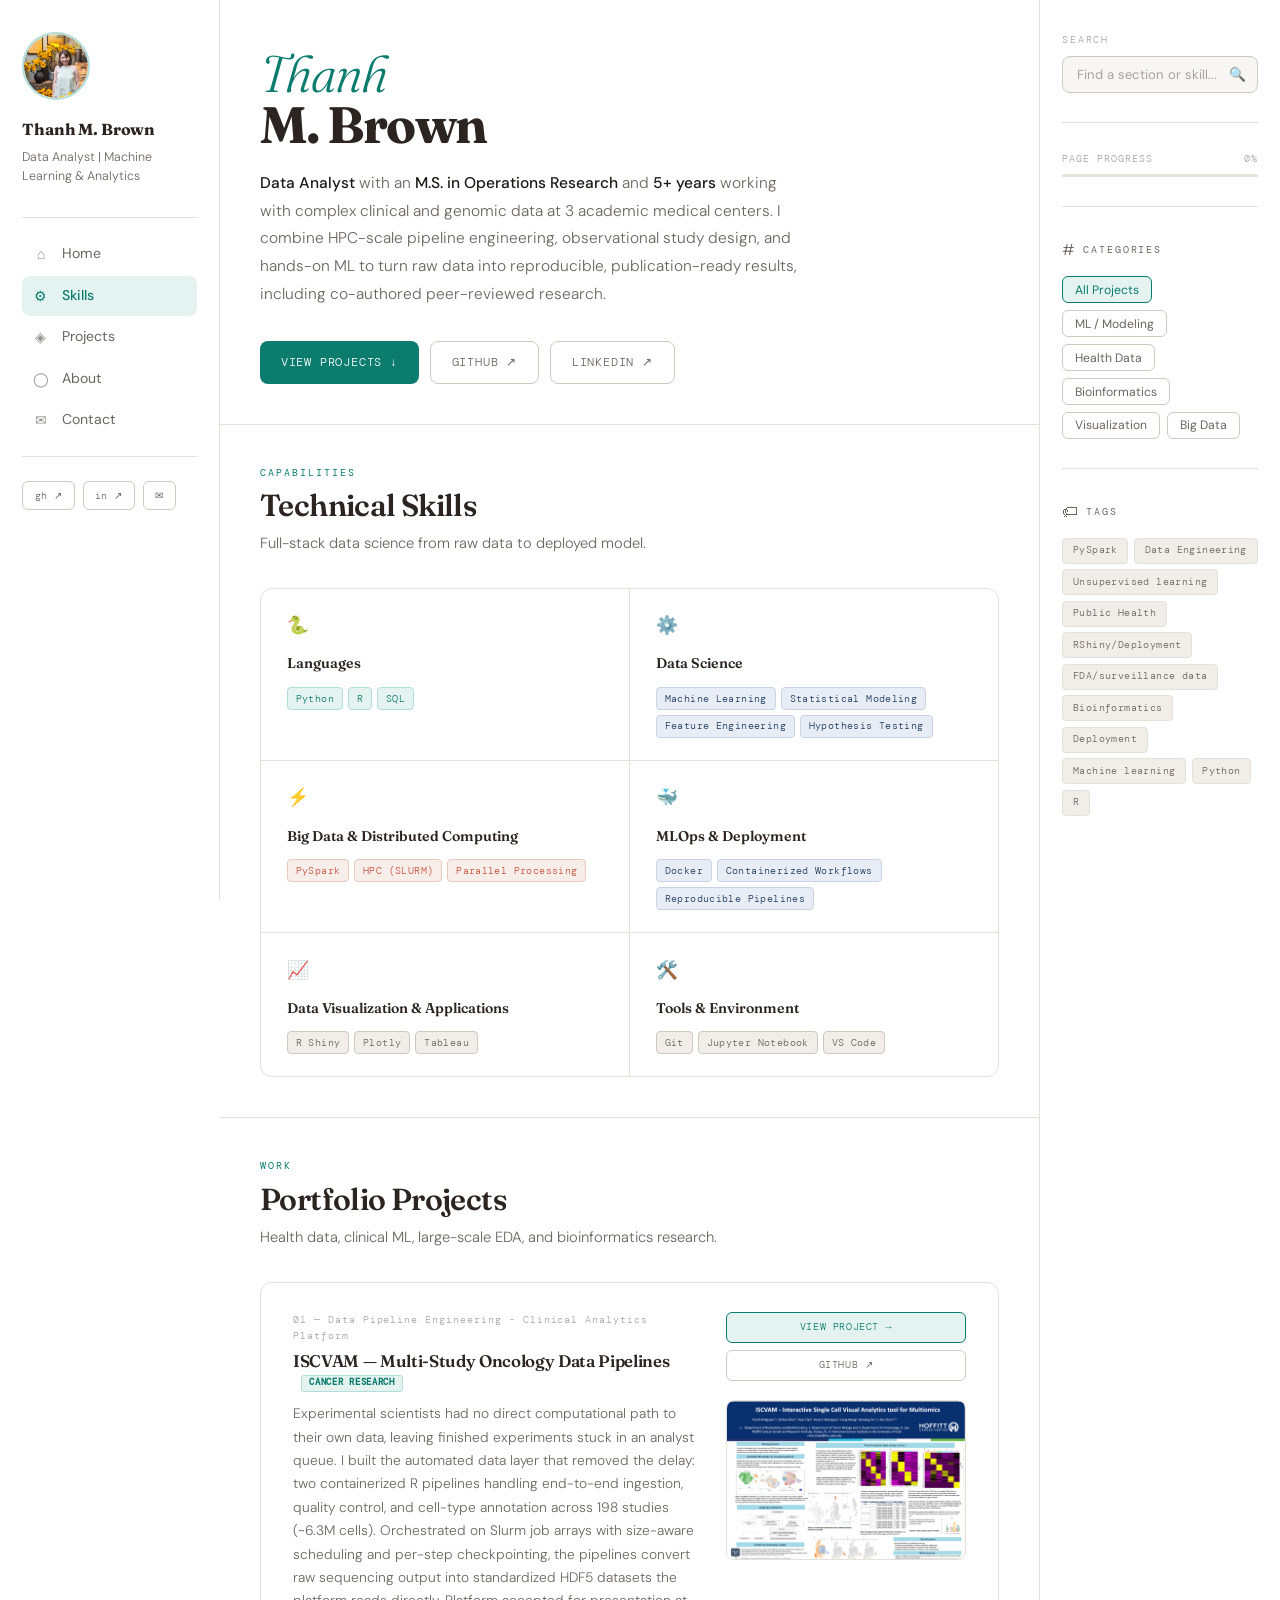
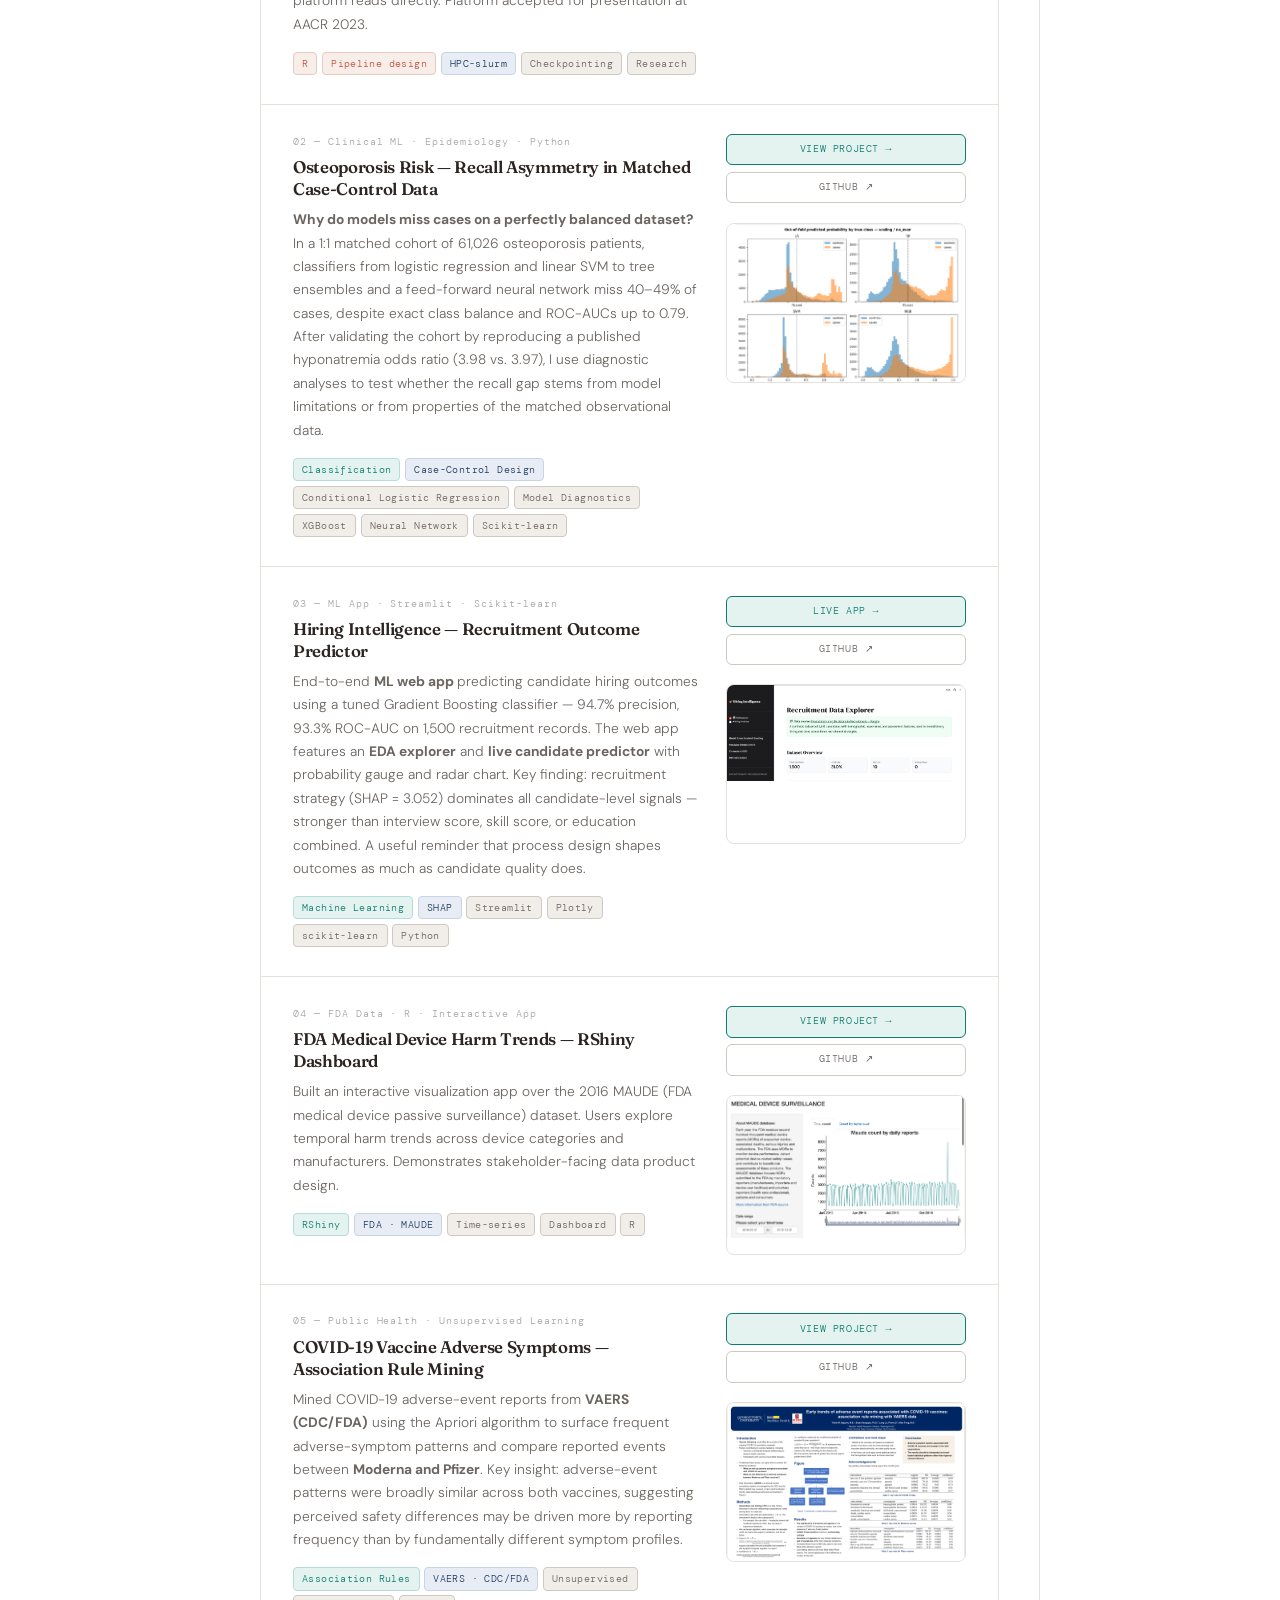
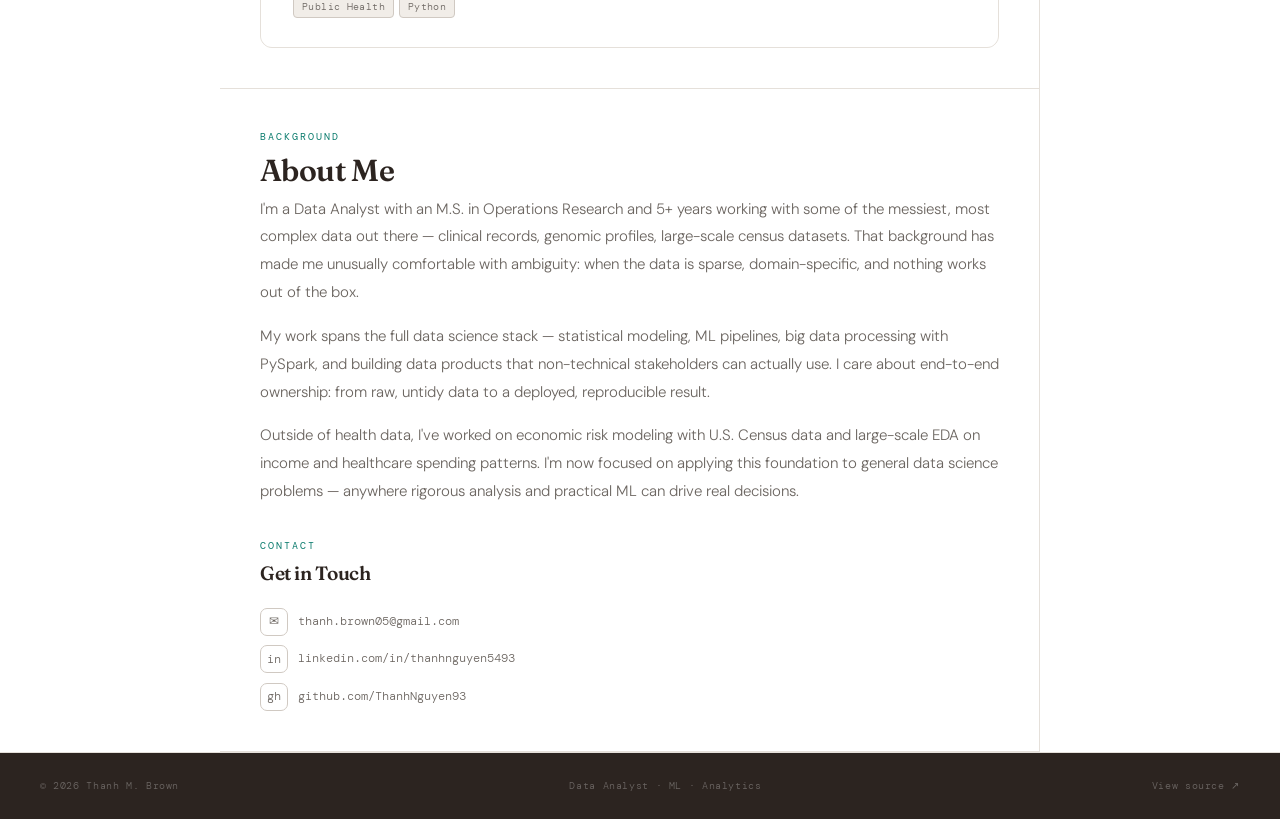
==== index.html @ 9d6dde9b "Update index.html" ====
<!DOCTYPE html>
<html lang="en">
  <head>
  <meta charset="UTF-8">
  <meta name="viewport" content="width=device-width, initial-scale=1.0">
  <link rel="canonical" href="https://thanhnguyen93.github.io/" /> 
  <title>Thanh M. Brown — Data Analyst</title>

  <link rel="stylesheet" href="assets/css/style.css" />
    <!-- Google tag (gtag.js) -->
    <script async src="https://www.googletagmanager.com/gtag/js?id=G-ECCQQ2EWNH"></script>
    <script>
      window.dataLayer = window.dataLayer || [];
      function gtag(){dataLayer.push(arguments);}
      gtag('js', new Date());
      gtag('config', 'G-ECCQQ2EWNH');
    </script>
  
</head>

<body>
<div class="site-shell">

  <!-- LEFT SIDEBAR -->
  <aside class="left-sidebar">
    <div class="profile-avatar"><img src="assets/avata.jpg" alt="Thanh M. Brown" /></div>
    <div class="profile-name">Thanh M. Brown</div>
    <p class="profile-tagline">Data Analyst | Machine Learning & Analytics </p>
    <div class="sidebar-divider"></div>
    <ul class="sidebar-nav">
      <li><a href="#hero" class="active" data-section="hero"><span class="nav-icon">⌂</span> Home</a></li>
      <li><a href="#skills" data-section="skills"><span class="nav-icon">⚙</span> Skills</a></li>
      <li><a href="#projects" data-section="projects"><span class="nav-icon">◈</span> Projects</a></li>
      <li><a href="#about" data-section="about"><span class="nav-icon">◯</span> About</a></li>
      <li><a href="#about" data-section="contact"><span class="nav-icon">✉</span> Contact</a></li>
    </ul>
    <div class="sidebar-divider"></div>
    <div class="sidebar-socials">
      <a href="https://github.com/ThanhNguyen93" target="_blank" class="social-btn">gh ↗</a>
      <a href="https://www.linkedin.com/in/thanhnguyen5493/" target="_blank" class="social-btn">in ↗</a>
      <a href="mailto:thanh.brown05@gmail.com" class="social-btn">✉</a>
    </div>
  </aside>

  <!-- MAIN CONTENT -->
  <main class="main-content">

    <!-- HERO -->
    <section id="hero" class="hero-banner">
    
      <h1 class="hero-name"><em>Thanh</em><br>M. Brown</h1>
      <p class="hero-bio">
       <strong>Data Analyst</strong> with an <strong>M.S. in Operations Research</strong> and <strong>5+ years</strong> working with complex clinical and genomic data at 3 academic medical centers. I combine HPC-scale pipeline engineering, observational study design, and hands-on ML to turn raw data into reproducible, publication-ready results, including co-authored peer-reviewed research.
      </p>
      <div class="hero-actions">
        <a href="#projects" class="btn btn-primary">View Projects ↓</a>
        <a href="https://github.com/ThanhNguyen93" target="_blank" class="btn btn-outline">GitHub ↗</a>
        <a href="https://www.linkedin.com/in/thanhnguyen5493/" target="_blank" class="btn btn-outline">LinkedIn ↗</a>
      </div>
    </section>

  <!-- SKILLS -->
    <section id="skills" class="content-section">
      <p class="eyebrow reveal">Capabilities</p>
      <h2 class="section-title reveal">Technical Skills</h2>
      <p class="section-sub reveal">Full-stack data science from raw data to deployed model.</p>
      <div class="skills-grid reveal">

        <div class="skill-block">
          <div class="skill-icon">🐍</div>
          <div class="skill-name">Languages</div>
          <div class="skill-tags">
            <span class="tag tag-teal">Python</span>
            <span class="tag tag-teal">R</span>
            <span class="tag tag-teal">SQL</span>
          </div>
        </div>

        <div class="skill-block">
          <div class="skill-icon">⚙️</div>
          <div class="skill-name">Data Science</div>
          <div class="skill-tags">
            <span class="tag tag-navy">Machine Learning</span>
            <span class="tag tag-navy">Statistical Modeling</span>
            <span class="tag tag-navy">Feature Engineering</span>
            <span class="tag tag-navy">Hypothesis Testing</span>
          </div>
        </div>

        <div class="skill-block">
          <div class="skill-icon">⚡</div>
          <div class="skill-name">Big Data &amp; Distributed Computing</div>
          <div class="skill-tags">
            <span class="tag tag-coral">PySpark</span>
            <span class="tag tag-coral">HPC (SLURM)</span>
            <span class="tag tag-coral">Parallel Processing</span>
          </div>
        </div>

        <div class="skill-block">
          <div class="skill-icon">🐳</div>
          <div class="skill-name">MLOps &amp; Deployment</div>
          <div class="skill-tags">
            <span class="tag tag-navy">Docker</span>
            <span class="tag tag-navy">Containerized Workflows</span>
            <span class="tag tag-navy">Reproducible Pipelines</span>
          </div>
        </div>

        <div class="skill-block">
          <div class="skill-icon">📈</div>
          <div class="skill-name">Data Visualization &amp; Applications</div>
          <div class="skill-tags">
            <span class="tag tag-muted">R Shiny</span>
            <span class="tag tag-muted">Plotly</span>
            <span class="tag tag-muted">Tableau</span>
          </div>
        </div>

        <div class="skill-block">
          <div class="skill-icon">🛠️</div>
          <div class="skill-name">Tools &amp; Environment</div>
          <div class="skill-tags">
            <span class="tag tag-muted">Git</span>
            <span class="tag tag-muted">Jupyter Notebook</span>
            <span class="tag tag-muted">VS Code</span>
          </div>
        </div>

      </div>
    </section>

    <!-- PROJECTS -->
    <section id="projects" class="content-section">
      <p class="eyebrow reveal">Work</p>
      <h2 class="section-title reveal">Portfolio Projects</h2>
      <p class="section-sub reveal">Health data, clinical ML, large-scale EDA, and bioinformatics research.</p>

      <div class="projects-list reveal">

           <!-- 01 — ISCVAM -->
        <div class="project-card" id="project-1">
          <div>
            <p class="project-num">01 — Data Pipeline Engineering - Clinical Analytics Platform</p>
            <h3 class="project-title">ISCVAM — Multi-Study Oncology Data Pipelines <span class="new-badge"> Cancer Research</span></h3>
            <p class="project-desc">
              Experimental scientists had no direct computational path to their own data, leaving finished experiments stuck in an analyst queue. I built the automated data layer that removed the delay: two containerized R pipelines handling end-to-end ingestion, quality control, and cell-type annotation across 198 studies (~6.3M cells). Orchestrated on Slurm job arrays with size-aware scheduling and per-step checkpointing, the pipelines convert raw sequencing output into standardized HDF5 datasets the platform reads directly. Platform accepted for presentation at AACR 2023.
              <div class="project-tags">
              <span class="tag tag-coral">R</span>
              <span class="tag tag-coral">Pipeline design</span>
              <span class="tag tag-navy">HPC-slurm</span>
              <span class="tag tag-muted">Checkpointing</span>
              <span class="tag tag-muted">Research</span>
            </div>
          </div>
          <div class="project-links">
            <a href="projects/project-iscvam.html" class="link-btn primary">View Project →</a>
            <a href="https://github.com/AnnChenLab/ISCVAM" target="_blank" class="link-btn">GitHub ↗</a>
            <div class="project-preview">
              <img src="assets/img/iscvam-screenshot.png" alt="ISCVAM screenshot">
            </div>
          </div>
        </div>


         <!-- 02 — Osteoporosis -->
        <div class="project-card" id="project-2">
          <div>
            <p class="project-num">02 — Clinical ML · Epidemiology · Python</p>
            <h3 class="project-title">Osteoporosis Risk — Recall Asymmetry in Matched Case-Control Data</h3>
            <p class="project-desc"><strong>Why do models miss cases on a perfectly balanced dataset?</strong> In a 1:1 matched cohort of 61,026 osteoporosis patients, classifiers from logistic regression and linear SVM to tree ensembles and a feed-forward neural network miss 40–49% of cases, despite exact class balance and ROC-AUCs up to 0.79. After validating the cohort by reproducing a published hyponatremia odds ratio (3.98 vs. 3.97), I use diagnostic analyses to test whether the recall gap stems from model limitations or from properties of the matched observational data.</p>
            <div class="project-tags">
              <span class="tag tag-teal">Classification</span>
              <span class="tag tag-navy">Case-Control Design</span>
              <span class="tag tag-muted">Conditional Logistic Regression</span>
              <span class="tag tag-muted">Model Diagnostics</span>
              <span class="tag tag-muted">XGBoost</span>
              <span class="tag tag-muted">Neural Network</span>
              <span class="tag tag-muted">Scikit-learn</span>
            </div>
          </div>
          <div class="project-links">
            <a href="https://github.com/ThanhNguyen93/osteoporosis_risk_classifier" class="link-btn primary">View Project →</a>
            <a href="https://github.com/ThanhNguyen93/osteoporosis_risk_classifier" target="_blank" rel="noopener" class="link-btn">GitHub ↗</a>
            <div class="project-preview">
              <img src="assets/img/osteo-probability-distributions.png" alt="Out-of-fold predicted probability by true class for logistic regression, random forest, linear SVM, and XGBoost, showing cases split between a high-confidence peak and a group overlapping controls below the 0.5 cutoff">
            </div>
          </div>
        </div>


    <!-- 03 — Hiring Intelligence -->
    <div class="project-card featured" id="project-3">
      <div>
        <p class="project-num">03 — ML App · Streamlit · Scikit-learn</p>
        <h3 class="project-title">Hiring Intelligence — Recruitment Outcome Predictor</h3>
        <p class="project-desc">End-to-end <strong>ML web app </strong>predicting candidate hiring outcomes using a tuned Gradient Boosting classifier — 94.7% precision, 93.3% ROC-AUC on 1,500 recruitment records. The web app features an <strong>EDA explorer</strong> and <strong>live candidate predictor</strong> with probability gauge and radar chart. 
          Key finding: recruitment strategy (SHAP = 3.052) dominates all candidate-level signals — stronger than interview score, skill score, or education combined. A useful reminder that process design shapes outcomes as much as candidate quality does.
        </p>
        <div class="project-tags">
          <span class="tag tag-teal">Machine Learning</span>
          <span class="tag tag-navy">SHAP</span>
          <span class="tag tag-muted">Streamlit</span>
          <span class="tag tag-muted">Plotly</span>
          <span class="tag tag-muted">scikit-learn</span>
          <span class="tag tag-muted">Python</span>
        </div>
      </div>
      <div class="project-links">
        <a href="https://hiring-intelligence-h37uceeoda-ue.a.run.app" target="_blank" class="link-btn primary">Live App →</a>
        <a href="https://github.com/ThanhNguyen93/Hiring_Intelligence" target="_blank" class="link-btn">GitHub ↗</a>
        <div class="project-preview">
          <img src="assets/img/hiring-intelligence-screenshot.png" alt="Hiring Intelligence app screenshot">
        </div>
      </div>
    </div>

        
       


        <!-- 04 — MAUDE RShiny -->
        <div class="project-card" id="project-4">
          <div>
            <p class="project-num">04 — FDA Data · R · Interactive App</p>
            <h3 class="project-title">FDA Medical Device Harm Trends — RShiny Dashboard</h3>
            <p class="project-desc">Built an interactive visualization app over the 2016 MAUDE (FDA medical device passive surveillance) dataset. Users explore temporal harm trends across device categories and manufacturers. Demonstrates stakeholder-facing data product design.</p>
            <div class="project-tags">
              <span class="tag tag-teal">RShiny</span>
              <span class="tag tag-navy">FDA · MAUDE</span>
              <span class="tag tag-muted">Time-series</span>
              <span class="tag tag-muted">Dashboard</span>
              <span class="tag tag-muted">R</span>
            </div>
          </div>
          <div class="project-links">
            <a href="projects/project-maude.html" class="link-btn primary">View Project →</a>
            <a href="https://github.com/ThanhNguyen93/Maude_viz" target="_blank" class="link-btn">GitHub ↗</a>
            <div class="project-preview">
              <img src="assets/img/rshiny-screenshot.png" alt="FDA MAUDE Dashboard screenshot">
            </div>
          </div>
        </div>

     

        <!-- 05 — VAERS Association Rule Mining -->
        <div class="project-card" id="project-5">
          <div>
            <p class="project-num">05 — Public Health · Unsupervised Learning</p>
            <h3 class="project-title">COVID-19 Vaccine Adverse Symptoms — Association Rule Mining</h3>
            <p class="project-desc">Mined COVID-19 adverse-event reports from <strong>VAERS (CDC/FDA)</strong> using the Apriori algorithm to surface frequent adverse-symptom patterns and compare reported events between <strong>Moderna and Pfizer</strong>. Key insight: adverse-event patterns were broadly similar across both vaccines, suggesting perceived safety differences may be driven more by reporting frequency than by fundamentally different symptom profiles.</p>
            <div class="project-tags">
              <span class="tag tag-teal">Association Rules</span>
              <span class="tag tag-navy">VAERS · CDC/FDA</span>
              <span class="tag tag-muted">Unsupervised</span>
              <span class="tag tag-muted">Public Health</span>
              <span class="tag tag-muted">Python</span>
            </div>
          </div>
          <div class="project-links">
            <a href="projects/project-vaers.html" class="link-btn primary">View Project →</a>
            <a href="https://github.com/ThanhNguyen93" target="_blank" class="link-btn">GitHub ↗</a>
            <div class="project-preview">
              <img src="assets/img/vaers-screenshot.png" alt="VAERS association rule mining screenshot">
            </div>
          </div>
        </div>

      </div>
    </section>

    <!-- ABOUT & CONTACT -->
    <section id="about" class="content-section">
      <p class="eyebrow reveal">Background</p>
      <h2 class="section-title reveal">About Me</h2>
      <div class="about-body reveal">
           <p>I'm a Data Analyst with an M.S. in Operations Research and 5+ years working with some of the messiest, most complex data out there — clinical records, genomic profiles, large-scale census datasets. That background has made me unusually comfortable with ambiguity: when the data is sparse, domain-specific, and nothing works out of the box.</p>
            <p>My work spans the full data science stack — statistical modeling, ML pipelines, big data processing with PySpark, and building data products that non-technical stakeholders can actually use. I care about end-to-end ownership: from raw, untidy data to a deployed, reproducible result.</p>
            <p>Outside of health data, I've worked on economic risk modeling with U.S. Census data and large-scale EDA on income and healthcare spending patterns. I'm now focused on applying this foundation to general data science problems — anywhere rigorous analysis and practical ML can drive real decisions.</p>
   
      </div>
      <div style="margin-top:2rem;">
        <p class="eyebrow reveal">Contact</p>
        <h3 style="font-family:'Fraunces',serif;font-weight:600;font-size:1.2rem;margin-bottom:0.2rem;" class="reveal">Get in Touch</h3>
        <ul class="contact-list reveal">
          <li><a href="mailto:thanh.brown05@gmail.com"><span class="ci">✉</span>thanh.brown05@gmail.com</a></li>
          <li><a href="https://www.linkedin.com/in/thanhnguyen5493/" target="_blank"><span class="ci">in</span>linkedin.com/in/thanhnguyen5493</a></li>
          <li><a href="https://github.com/ThanhNguyen93" target="_blank"><span class="ci">gh</span>github.com/ThanhNguyen93</a></li>
          </ul>
      </div>
    </section>

  </main>

  <!-- RIGHT SIDEBAR -->
  <aside class="right-sidebar">
    <div class="search-box">
      <span class="search-label">Search</span>
      <div class="search-input-wrap">
        <input type="text" class="search-input" id="search-input" placeholder="Find a section or skill..." aria-label="Search" />
        <span class="search-icon">🔍</span>
      </div>
    </div>
    <div class="rsb-divider"></div>
    <div class="rsb-progress-wrap">
      <div class="rsb-progress-label"><span>Page progress</span><span id="progress-pct">0%</span></div>
      <div class="rsb-progress-track"><div class="rsb-progress-fill" id="rsb-progress"></div></div>
    </div>
    <div class="rsb-divider"></div>
    <div class="rsb-section">
      <div class="rsb-heading"><span class="rsb-heading-icon">#</span><span class="rsb-heading-text">Categories</span></div>
      <div class="cat-grid">
        <button class="cat-btn active" data-filter="all">All Projects</button>
        <button class="cat-btn" data-filter="ml">ML / Modeling</button>
        <button class="cat-btn" data-filter="health">Health Data</button>
        <button class="cat-btn" data-filter="bioinformatics">Bioinformatics</button>
        <button class="cat-btn" data-filter="visualization">Visualization</button>
        <button class="cat-btn" data-filter="bigdata">Big Data</button>
      </div>
    </div>
    <div class="rsb-divider"></div>
    <div class="rsb-section">
      <div class="rsb-heading"><span class="rsb-heading-icon">🏷</span><span class="rsb-heading-text">Tags</span></div>
      <div class="tag-cloud">
        <span class="tag-chip" data-jump="project-1">PySpark</span>
        <span class="tag-chip" data-jump="project-1">Data Engineering</span>
        <span class="tag-chip" data-jump="project-5">Unsupervised learning</span>
        <span class="tag-chip" data-jump="project-5">Public Health</span>
        <span class="tag-chip" data-jump="project-3">RShiny/Deployment</span>
        <span class="tag-chip" data-jump="project-3">FDA/surveillance data</span>
        <span class="tag-chip" data-jump="project-4">Bioinformatics</span>
        <span class="tag-chip" data-jump="project-4">Deployment</span>
        <span class="tag-chip" data-jump="skills">Machine learning</span>
        <span class="tag-chip" data-jump="skills">Python</span>
        <span class="tag-chip" data-jump="skills">R</span>
      </div>
    </div>
  </aside>

  <footer class="site-footer">
    <p>© 2026 Thanh M. Brown</p>
    <p>Data Analyst · ML · Analytics</p>
    <a href="https://thanhnguyen93.github.io" target="_blank">View source ↗</a>
  </footer>

</div>
<script src="assets/js/main.js"></script>

<script>
  // ── GA4 Click Tracking ──────────────────────────────────────────────
  document.addEventListener('DOMContentLoaded', function () {

    // 1. Project card buttons (Live App, GitHub, View Project)
    document.querySelectorAll('.project-card .project-links a').forEach(function (link) {
      link.addEventListener('click', function () {
        var card = link.closest('.project-card');
        var titleEl = card ? card.querySelector('.project-title') : null;
        var projectTitle = titleEl ? titleEl.textContent.trim() : 'Unknown';
        gtag('event', 'project_click', {
          project_name: projectTitle,
          button_label: link.textContent.trim(),
          link_url: link.href
        });
      });
    });

    // 2. Hero section buttons (View Projects, GitHub, LinkedIn)
    document.querySelectorAll('.hero-actions a').forEach(function (link) {
      link.addEventListener('click', function () {
        gtag('event', 'hero_click', {
          button_label: link.textContent.trim(),
          link_url: link.href
        });
      });
    });

    // 3. Sidebar nav links
    document.querySelectorAll('.sidebar-nav a').forEach(function (link) {
      link.addEventListener('click', function () {
        gtag('event', 'nav_click', {
          section: link.getAttribute('data-section') || link.textContent.trim()
        });
      });
    });

    // 4. Sidebar social buttons (GitHub, LinkedIn, Email)
    document.querySelectorAll('.sidebar-socials a').forEach(function (link) {
      link.addEventListener('click', function () {
        gtag('event', 'social_click', {
          platform: link.textContent.trim(),
          link_url: link.href
        });
      });
    });

    // 5. Contact section links
    document.querySelectorAll('.contact-list a').forEach(function (link) {
      link.addEventListener('click', function () {
        gtag('event', 'contact_click', {
          link_url: link.href
        });
      });
    });

  });
</script>
</body>
</html>
---- assets/css/style.css ----
/* ── FONTS ── */
@import url('https://fonts.googleapis.com/css2?family=Fraunces:ital,opsz,wght@0,9..144,300;0,9..144,600;0,9..144,700;1,9..144,300&family=DM+Sans:ital,wght@0,300;0,400;0,500;1,300&family=DM+Mono:wght@300;400&display=swap');

/* ── RESET ── */
*, *::before, *::after { box-sizing: border-box; margin: 0; padding: 0; }
html { scroll-behavior: smooth; font-size: 16px; }

:root {
  --white:    #FFFFFF;
  --off:      #F8F6F2;
  --off2:     #F1EDE8;
  --border:   #E5E0DA;
  --border2:  #D0C9C2;
  --text:     #1C1916;
  --muted:    #6B6560;
  --dim:      #A8A3A0;
  --teal:     #0C7C6E;
  --teal-lt:  #E4F3F0;
  --teal-md:  #B4DDD9;
  --navy:     #1C3A5E;
  --coral:    #C4513A;
  --ink:      #2C2420;
  --sidebar-w: 220px;
  --right-w:   240px;
  --shadow:    0 1px 3px rgba(0,0,0,0.06), 0 4px 16px rgba(0,0,0,0.05);
}

body {
  background: var(--off);
  color: var(--text);
  font-family: 'DM Sans', sans-serif;
  font-weight: 300;
  line-height: 1.7;
  min-height: 100vh;
}

h1, h2, h3, h4 {
  font-family: 'Fraunces', serif;
  font-weight: 600;
  line-height: 1.1;
  letter-spacing: -0.02em;
  color: var(--ink);
}

a { color: inherit; text-decoration: none; }

/* ════════════════════════════════════════
   THREE-COLUMN SHELL
════════════════════════════════════════ */
.site-shell {
  display: grid;
  grid-template-columns: var(--sidebar-w) 1fr var(--right-w);
  grid-template-rows: auto;
  min-height: 100vh;
  max-width: 1280px;
  margin: 0 auto;
  background: var(--white);
  box-shadow: 0 0 0 1px var(--border);
}

/* ════════════════════════════════════════
   LEFT SIDEBAR
════════════════════════════════════════ */
.left-sidebar {
  grid-column: 1;
  grid-row: 1 / 99;
  position: sticky;
  top: 0;
  height: 100vh;
  overflow-y: auto;
  border-right: 1px solid var(--border);
  background: var(--white);
  padding: 2rem 1.4rem;
  display: flex;
  flex-direction: column;
  gap: 0;
  scrollbar-width: none;
}
.left-sidebar::-webkit-scrollbar { display: none; }

/* Profile block */
.profile-avatar {
  width: 68px; height: 68px;
  border-radius: 50%;
  background: var(--teal-lt);
  border: 2px solid var(--teal-md);
  display: flex;
  align-items: center;
  justify-content: center;
  font-family: 'Fraunces', serif;
  font-weight: 700;
  font-size: 1.5rem;
  color: var(--teal);
  margin-bottom: 1rem;
  flex-shrink: 0;
  overflow: hidden;
}
.profile-avatar img { width: 100%; height: 100%; object-fit: cover; border-radius: 50%; }

.profile-name {
  font-family: 'Fraunces', serif;
  font-weight: 700;
  font-size: 1rem;
  color: var(--ink);
  margin-bottom: 0.3rem;
  letter-spacing: -0.01em;
}

.profile-tagline {
  font-size: 0.78rem;
  color: var(--muted);
  line-height: 1.5;
  margin-bottom: 1rem;
}

.profile-pill {
  display: inline-flex;
  align-items: center;
  gap: 0.4rem;
  background: var(--teal-lt);
  border: 1px solid var(--teal-md);
  color: var(--teal);
  font-family: 'DM Mono', monospace;
  font-size: 0.6rem;
  letter-spacing: 0.1em;
  text-transform: uppercase;
  padding: 0.25rem 0.65rem;
  border-radius: 100px;
  margin-bottom: 1.4rem;
}
.profile-pill-dot {
  width: 5px; height: 5px;
  background: var(--teal);
  border-radius: 50%;
}

.sidebar-divider {
  height: 1px;
  background: var(--border);
  margin: 1rem 0;
}

/* Sidebar nav */
.sidebar-nav { list-style: none; display: flex; flex-direction: column; gap: 0.1rem; }

.sidebar-nav a {
  display: flex;
  align-items: center;
  gap: 0.75rem;
  padding: 0.5rem 0.6rem;
  border-radius: 8px;
  font-size: 0.88rem;
  color: var(--muted);
  font-weight: 400;
  transition: background 0.15s, color 0.15s;
}
.sidebar-nav a:hover { background: var(--off); color: var(--ink); }
.sidebar-nav a.active { background: var(--teal-lt); color: var(--teal); font-weight: 500; }

.nav-icon {
  width: 18px; height: 18px;
  display: flex; align-items: center; justify-content: center;
  font-size: 0.9rem;
  flex-shrink: 0;
  opacity: 0.7;
}
.sidebar-nav a.active .nav-icon,
.sidebar-nav a:hover .nav-icon { opacity: 1; }

/* Social links */
.sidebar-socials {
  display: flex;
  gap: 0.5rem;
  margin-top: 0.5rem;
  flex-wrap: wrap;
}

.social-btn {
  display: inline-flex;
  align-items: center;
  gap: 0.35rem;
  padding: 0.3rem 0.7rem;
  border: 1px solid var(--border2);
  border-radius: 6px;
  font-family: 'DM Mono', monospace;
  font-size: 0.63rem;
  letter-spacing: 0.05em;
  color: var(--muted);
  transition: all 0.15s;
}
.social-btn:hover { border-color: var(--teal); color: var(--teal); background: var(--teal-lt); }

/* ════════════════════════════════════════
   MAIN CONTENT
════════════════════════════════════════ */
.main-content {
  grid-column: 2;
  grid-row: 1 / 99;
  border-right: 1px solid var(--border);
  min-width: 0;
}

/* ── HERO BANNER ── */
.hero-banner {
  padding: 3rem 2.5rem 2.5rem;
  border-bottom: 1px solid var(--border);
  background: var(--white);
}

.hero-pill {
  display: inline-flex;
  align-items: center;
  gap: 0.4rem;
  background: var(--teal-lt);
  border: 1px solid var(--teal-md);
  color: var(--teal);
  font-family: 'DM Mono', monospace;
  font-size: 0.62rem;
  letter-spacing: 0.12em;
  text-transform: uppercase;
  padding: 0.3rem 0.75rem;
  border-radius: 100px;
  margin-bottom: 1.2rem;
}

.hero-name {
  font-family: 'Fraunces', serif;
  font-weight: 700;
  font-size: clamp(2.2rem, 4vw, 3.6rem);
  line-height: 1.0;
  letter-spacing: -0.03em;
  color: var(--ink);
  margin-bottom: 1.2rem;
}
.hero-name em { font-style: italic; font-weight: 300; color: var(--teal); }

.hero-bio {
  font-size: 0.97rem;
  color: var(--muted);
  line-height: 1.8;
  margin-bottom: 2rem;
  max-width: 540px;
}
.hero-bio strong { color: var(--text); font-weight: 500; }

.hero-actions { display: flex; gap: 0.7rem; flex-wrap: wrap; }

/* ── STAT STRIP ── */
.stat-strip {
  display: grid;
  grid-template-columns: repeat(4, 1fr);
  border-bottom: 1px solid var(--border);
}

.stat-cell {
  padding: 1.4rem 1.8rem;
  border-right: 1px solid var(--border);
  transition: background 0.15s;
}
.stat-cell:last-child { border-right: none; }
.stat-cell:hover { background: var(--off); }

.stat-cell-label {
  font-family: 'DM Mono', monospace;
  font-size: 0.6rem;
  letter-spacing: 0.14em;
  text-transform: uppercase;
  color: var(--dim);
  margin-bottom: 0.3rem;
}
.stat-cell-value {
  font-family: 'Fraunces', serif;
  font-weight: 600;
  font-size: 0.95rem;
  color: var(--ink);
  line-height: 1.3;
}

/* ── SECTION ── */
.content-section {
  padding: 2.5rem;
  border-bottom: 1px solid var(--border);
}

.eyebrow {
  font-family: 'DM Mono', monospace;
  font-size: 0.62rem;
  font-weight: 400;
  color: var(--teal);
  letter-spacing: 0.2em;
  text-transform: uppercase;
  margin-bottom: 0.5rem;
}

.section-title {
  font-size: clamp(1.4rem, 2.5vw, 1.9rem);
  margin-bottom: 0.5rem;
}

.section-sub {
  font-size: 0.92rem;
  color: var(--muted);
  line-height: 1.7;
  margin-bottom: 2rem;
  max-width: 480px;
}

/* ── SKILLS GRID ── */
.skills-grid {
  display: grid;
  grid-template-columns: repeat(2, 1fr);
  gap: 1px;
  background: var(--border);
  border: 1px solid var(--border);
  border-radius: 12px;
  overflow: hidden;
}

.skill-block {
  background: var(--white);
  padding: 1.4rem 1.6rem;
  transition: background 0.15s;
}
.skill-block:hover { background: var(--off); }

.skill-icon { font-size: 1.1rem; margin-bottom: 0.7rem; }

.skill-name {
  font-family: 'Fraunces', serif;
  font-weight: 600;
  font-size: 0.88rem;
  color: var(--ink);
  margin-bottom: 0.65rem;
}

.skill-tags { display: flex; flex-wrap: wrap; gap: 0.3rem; }

.tag {
  font-family: 'DM Mono', monospace;
  font-size: 0.6rem;
  letter-spacing: 0.04em;
  padding: 0.18rem 0.5rem;
  border-radius: 4px;
  line-height: 1.6;
}
.tag-teal  { background: var(--teal-lt); color: var(--teal); border: 1px solid var(--teal-md); }
.tag-navy  { background: #E8EDF5; color: var(--navy); border: 1px solid #C8D4E6; }
.tag-coral { background: #F7EDE9; color: var(--coral); border: 1px solid #E8C9C0; }
.tag-muted { background: var(--off2); color: var(--muted); border: 1px solid var(--border2); }

/* ── PROJECTS ── */
.projects-list {
  display: flex;
  flex-direction: column;
  gap: 1px;
  background: var(--border);
  border: 1px solid var(--border);
  border-radius: 12px;
  overflow: hidden;
}

.project-card {
  background: var(--white);
  padding: 1.8rem 2rem;
  display: grid;
  grid-template-columns: 1fr 240px;
  gap: 1.5rem;
  align-items: start;
  position: relative;
  transition: background 0.15s;
}

.project-num {
  font-family: 'DM Mono', monospace;
  font-size: 0.6rem;
  color: var(--dim);
  letter-spacing: 0.1em;
  margin-bottom: 0.45rem;
}

.project-title {
  font-family: 'Fraunces', serif;
  font-weight: 600;
  font-size: 1.05rem;
  color: var(--ink);
  margin-bottom: 0.45rem;
  letter-spacing: -0.02em;
  line-height: 1.3;
}

.new-badge {
  display: inline-block;
  font-family: 'DM Mono', monospace;
  font-size: 0.55rem;
  letter-spacing: 0.08em;
  text-transform: uppercase;
  padding: 0.12rem 0.45rem;
  background: var(--teal-lt);
  color: var(--teal);
  border: 1px solid var(--teal-md);
  border-radius: 3px;
  margin-left: 0.5rem;
  vertical-align: middle;
  position: relative; top: -2px;
}

.project-desc {
  font-size: 0.86rem;
  color: var(--muted);
  line-height: 1.7;
  margin-bottom: 1rem;
}

.project-tags { display: flex; gap: 0.3rem; flex-wrap: wrap; }

.project-links {
  display: flex;
  flex-direction: column;
  gap: 0.4rem;
  min-width: 100px;
}

.link-btn {
  display: inline-flex;
  align-items: center;
  justify-content: center;
  gap: 0.3rem;
  font-family: 'DM Mono', monospace;
  font-size: 0.62rem;
  letter-spacing: 0.06em;
  text-transform: uppercase;
  padding: 0.4rem 0.8rem;
  border-radius: 6px;
  border: 1px solid var(--border2);
  color: var(--muted);
  white-space: nowrap;
  transition: all 0.15s;
}
.link-btn:hover { border-color: var(--teal); color: var(--teal); background: var(--teal-lt); }
.link-btn.primary { border-color: var(--teal); color: var(--teal); background: var(--teal-lt); }
.link-btn.primary:hover { background: var(--teal); color: var(--white); }

/* ── ABOUT ── */
.about-body {
  font-size: 0.94rem;
  color: var(--muted);
  line-height: 1.85;
}
.about-body p { margin-bottom: 1rem; }
.about-body p:last-child { margin-bottom: 0; }
.about-body strong { color: var(--text); font-weight: 500; }

.contact-list { list-style: none; margin-top: 1.5rem; display: flex; flex-direction: column; gap: 0.6rem; }
.contact-list a {
  display: flex; align-items: center; gap: 0.65rem;
  font-family: 'DM Mono', monospace; font-size: 0.73rem;
  color: var(--muted); transition: color 0.15s;
}
.contact-list a:hover { color: var(--teal); }
.contact-list .ci {
  width: 28px; height: 28px;
  border: 1px solid var(--border2);
  border-radius: 7px;
  display: flex; align-items: center; justify-content: center;
  font-size: 0.72rem; flex-shrink: 0;
  transition: border-color 0.15s, background 0.15s;
}
.contact-list a:hover .ci { border-color: var(--teal-md); background: var(--teal-lt); }

/* ── FOOTER ── */
.site-footer {
  grid-column: 1 / -1;
  border-top: 1px solid var(--border);
  background: var(--ink);
  padding: 1.5rem 2.5rem;
  display: flex;
  align-items: center;
  justify-content: space-between;
}
.site-footer p, .site-footer a {
  font-family: 'DM Mono', monospace;
  font-size: 0.65rem;
  letter-spacing: 0.06em;
  color: rgba(255,255,255,0.3);
}
.site-footer a:hover { color: rgba(255,255,255,0.7); }

/* ════════════════════════════════════════
   RIGHT SIDEBAR
════════════════════════════════════════ */
.right-sidebar {
  grid-column: 3;
  grid-row: 1 / 99;
  position: sticky;
  top: 0;
  height: 100vh;
  overflow-y: auto;
  padding: 2rem 1.4rem;
  display: flex;
  flex-direction: column;
  gap: 0;
  scrollbar-width: none;
  background: var(--white);
}
.right-sidebar::-webkit-scrollbar { display: none; }

/* Search box */
.search-box {
  margin-bottom: 1.8rem;
}
.search-label {
  font-family: 'DM Mono', monospace;
  font-size: 0.6rem;
  letter-spacing: 0.18em;
  text-transform: uppercase;
  color: var(--dim);
  margin-bottom: 0.5rem;
  display: block;
}
.search-input-wrap {
  position: relative;
}
.search-input {
  width: 100%;
  padding: 0.55rem 2.2rem 0.55rem 0.85rem;
  border: 1px solid var(--border2);
  border-radius: 8px;
  font-family: 'DM Sans', sans-serif;
  font-size: 0.82rem;
  color: var(--text);
  background: var(--off);
  outline: none;
  transition: border-color 0.15s, background 0.15s;
}
.search-input::placeholder { color: var(--dim); }
.search-input:focus { border-color: var(--teal); background: var(--white); }

.search-icon {
  position: absolute;
  right: 0.7rem; top: 50%;
  transform: translateY(-50%);
  color: var(--dim);
  font-size: 0.85rem;
  pointer-events: none;
  transition: color 0.15s;
}
.search-input:focus + .search-icon { color: var(--teal); }

/* Right sidebar sections */
.rsb-section { margin-bottom: 1.8rem; }

.rsb-heading {
  display: flex;
  align-items: center;
  gap: 0.5rem;
  margin-bottom: 0.8rem;
}
.rsb-heading-icon {
  font-size: 1rem;
  color: var(--muted);
}
.rsb-heading-text {
  font-family: 'DM Mono', monospace;
  font-size: 0.65rem;
  letter-spacing: 0.18em;
  text-transform: uppercase;
  color: var(--muted);
  font-weight: 400;
}

.rsb-divider {
  height: 1px;
  background: var(--border);
  margin-bottom: 1.8rem;
}

/* Category buttons */
.cat-grid {
  display: flex;
  flex-wrap: wrap;
  gap: 0.4rem;
}

.cat-btn {
  display: inline-flex;
  align-items: center;
  padding: 0.3rem 0.75rem;
  border: 1px solid var(--border2);
  border-radius: 6px;
  font-size: 0.76rem;
  color: var(--muted);
  background: var(--white);
  cursor: pointer;
  transition: all 0.15s;
  font-family: 'DM Sans', sans-serif;
}
.cat-btn:hover, .cat-btn.active {
  border-color: var(--teal);
  color: var(--teal);
  background: var(--teal-lt);
}

/* Tag chips */
.tag-cloud {
  display: flex;
  flex-wrap: wrap;
  gap: 0.35rem;
}

.tag-chip {
  display: inline-flex;
  align-items: center;
  padding: 0.22rem 0.6rem;
  background: var(--off2);
  border: 1px solid var(--border);
  border-radius: 4px;
  font-family: 'DM Mono', monospace;
  font-size: 0.62rem;
  letter-spacing: 0.04em;
  color: var(--muted);
  cursor: pointer;
  transition: all 0.15s;
}
.tag-chip:hover {
  background: var(--teal-lt);
  border-color: var(--teal-md);
  color: var(--teal);
}

/* Progress bar (scroll) */
.rsb-progress-wrap {
  margin-bottom: 1.8rem;
}
.rsb-progress-label {
  display: flex;
  justify-content: space-between;
  font-family: 'DM Mono', monospace;
  font-size: 0.6rem;
  letter-spacing: 0.1em;
  text-transform: uppercase;
  color: var(--dim);
  margin-bottom: 0.4rem;
}
.rsb-progress-track {
  height: 3px;
  background: var(--border);
  border-radius: 100px;
  overflow: hidden;
}
.rsb-progress-fill {
  height: 100%;
  width: 0%;
  background: var(--teal);
  border-radius: 100px;
  transition: width 0.1s;
}

/* ── BUTTONS ── */
.btn {
  display: inline-flex; align-items: center; gap: 0.4rem;
  padding: 0.65rem 1.3rem;
  font-family: 'DM Mono', monospace; font-size: 0.72rem;
  letter-spacing: 0.07em; text-transform: uppercase;
  border-radius: 8px; transition: all 0.18s; cursor: pointer; border: none;
  text-decoration: none;
}
.btn-primary { background: var(--teal); color: var(--white); }
.btn-primary:hover { background: #0A6B5E; transform: translateY(-1px); box-shadow: 0 6px 18px rgba(12,124,110,0.25); }
.btn-outline { background: transparent; border: 1px solid var(--border2); color: var(--muted); }
.btn-outline:hover { border-color: var(--teal); color: var(--teal); transform: translateY(-1px); }

/* ── REVEAL ANIMATIONS ── */
.reveal {
  opacity: 0; transform: translateY(16px);
  transition: opacity 0.5s ease, transform 0.5s ease;
}
.reveal.visible { opacity: 1; transform: translateY(0); }

/* ════════════════════════════════════════
   RESPONSIVE
════════════════════════════════════════ */
@media (max-width: 1100px) {
  :root { --right-w: 200px; --sidebar-w: 200px; }
}

@media (max-width: 860px) {
  .site-shell {
    grid-template-columns: 180px 1fr;
    grid-template-rows: auto auto;
  }
  .right-sidebar {
    display: none;
  }
  .main-content { border-right: none; }
}

@media (max-width: 600px) {
  .site-shell { grid-template-columns: 1fr; }
  .left-sidebar {
    position: static;
    height: auto;
    border-right: none;
    border-bottom: 1px solid var(--border);
    flex-direction: row;
    flex-wrap: wrap;
    align-items: center;
    padding: 1rem 1.2rem;
    gap: 0.6rem;
  }
  .profile-avatar { width: 44px; height: 44px; font-size: 1rem; margin-bottom: 0; }
  .profile-tagline, .sidebar-divider, .sidebar-socials { display: none; }
  .profile-pill { margin-bottom: 0; }
  .sidebar-nav { flex-direction: row; flex-wrap: wrap; }
  .sidebar-nav a { padding: 0.3rem 0.5rem; font-size: 0.8rem; }
  .hero-banner { padding: 2rem 1.4rem; }
  .content-section { padding: 1.8rem 1.4rem; }
  .stat-strip { grid-template-columns: repeat(2,1fr); }
  .skills-grid { grid-template-columns: 1fr; }
  .project-card { grid-template-columns: 1fr; }
  .project-links { flex-direction: row; }
  .site-footer { flex-direction: column; gap: 0.4rem; padding: 1.2rem; }
}

.project-preview {
  margin-top: 0.8rem;
  border-radius: 8px;
  overflow: hidden;
  border: 1px solid var(--border);
  height: 160px;
}

.project-preview img {
  width: 100%;
  object-fit: cover;
  object-position: top;
  display: block;
  transition: transform 0.4s ease;
}

.project-card:hover .project-preview img {
  transform: scale(1.03);
}
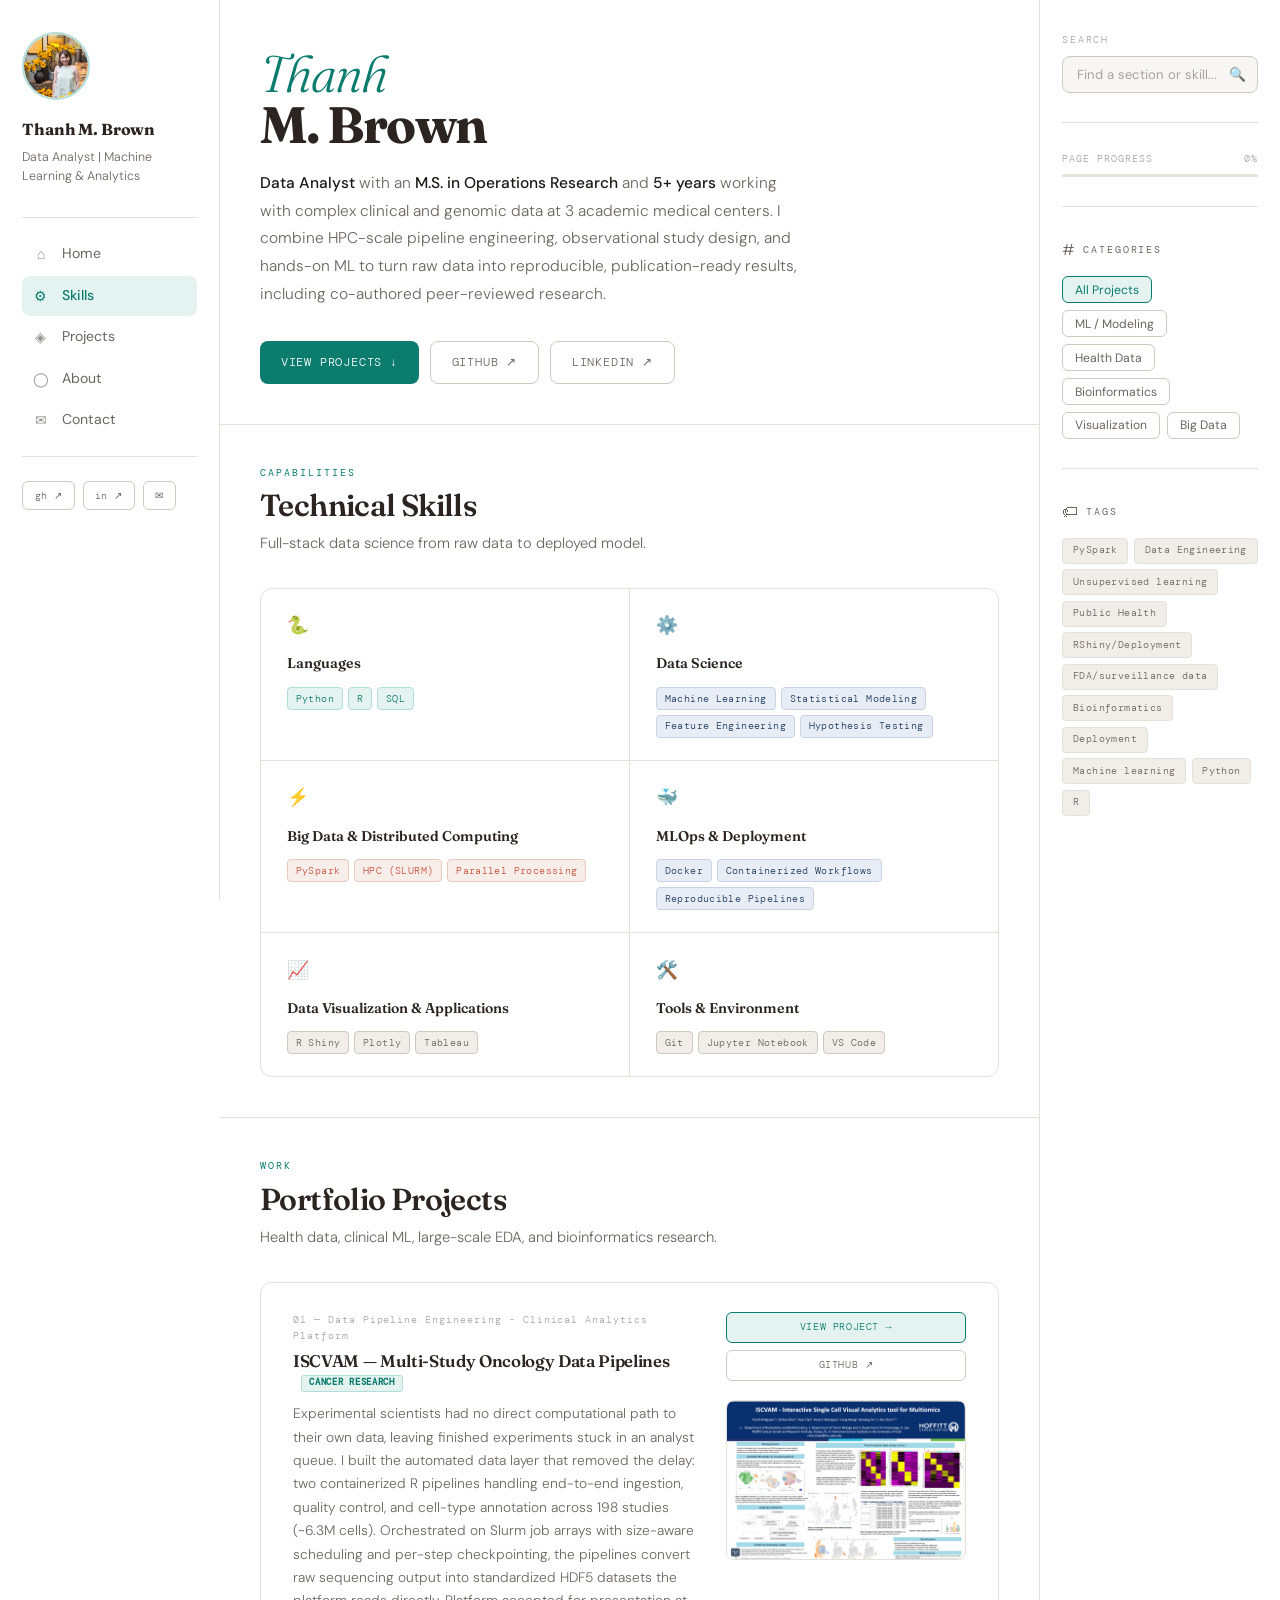
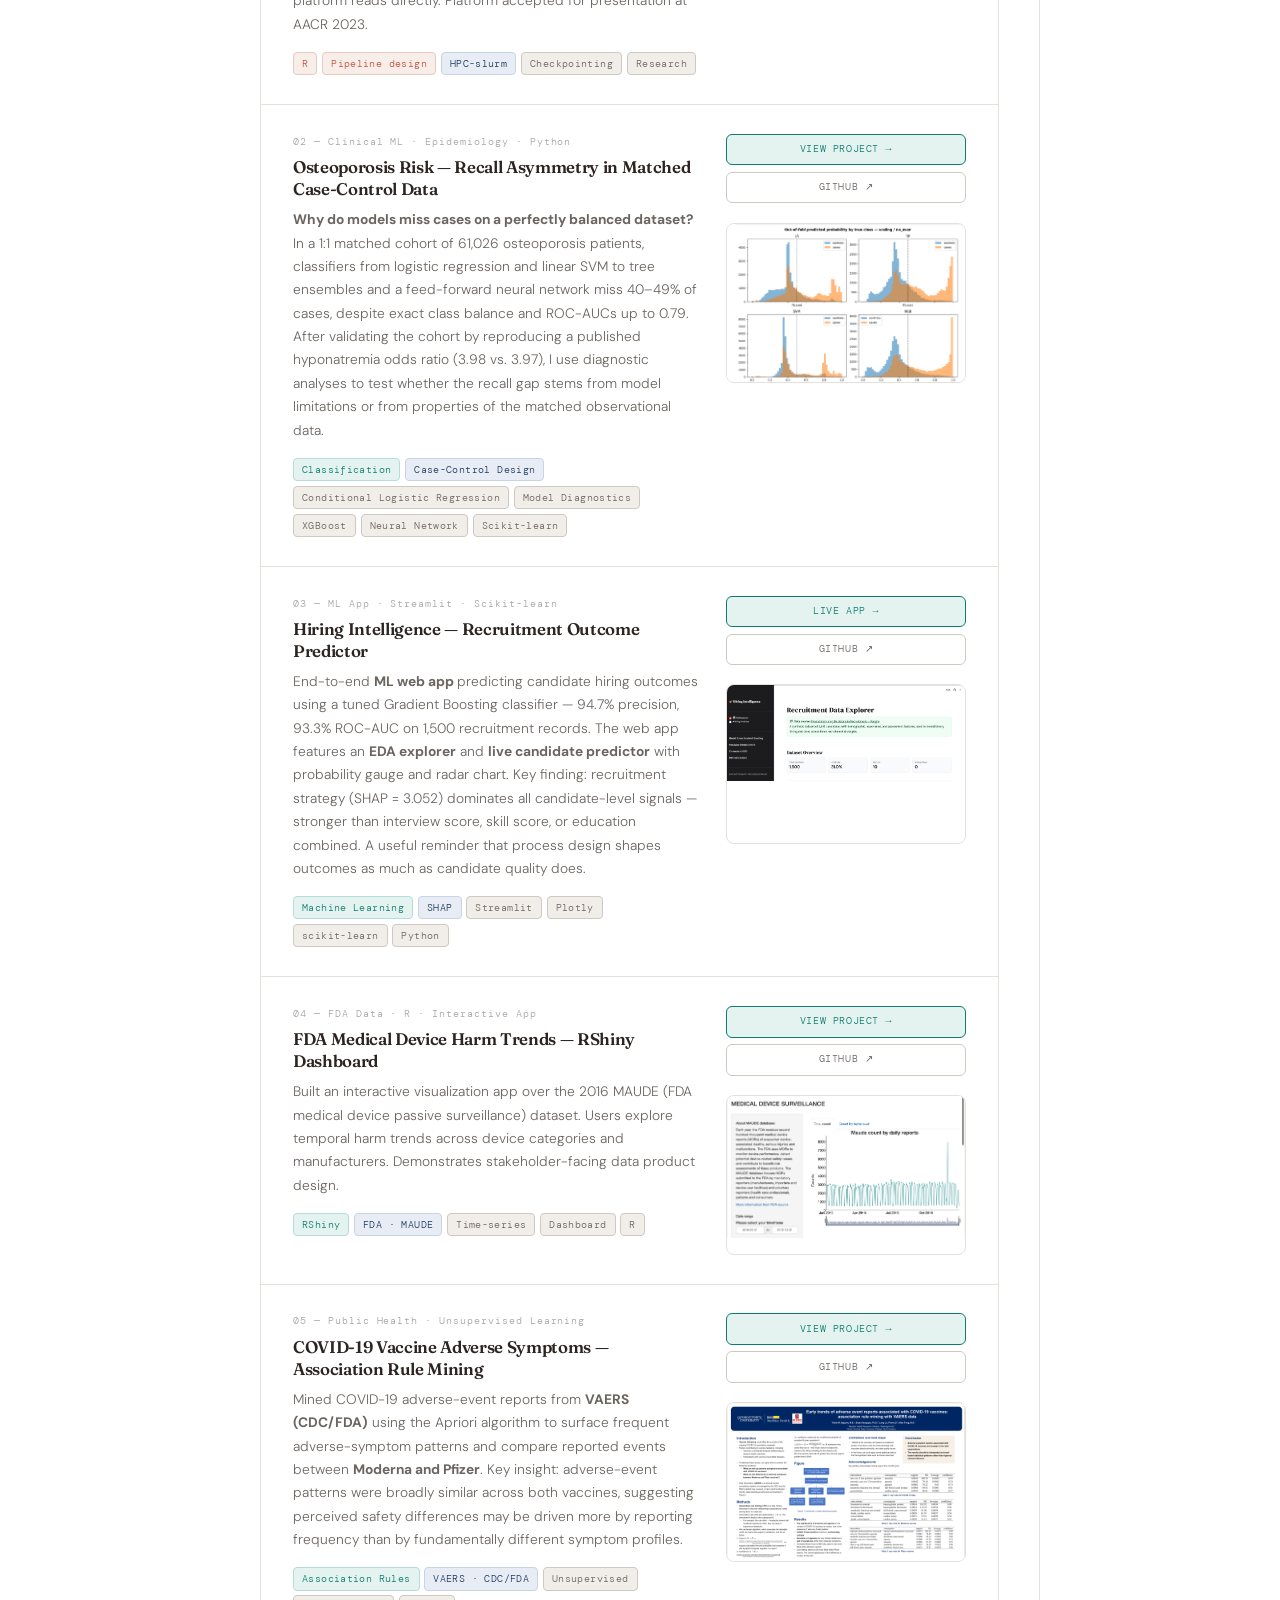
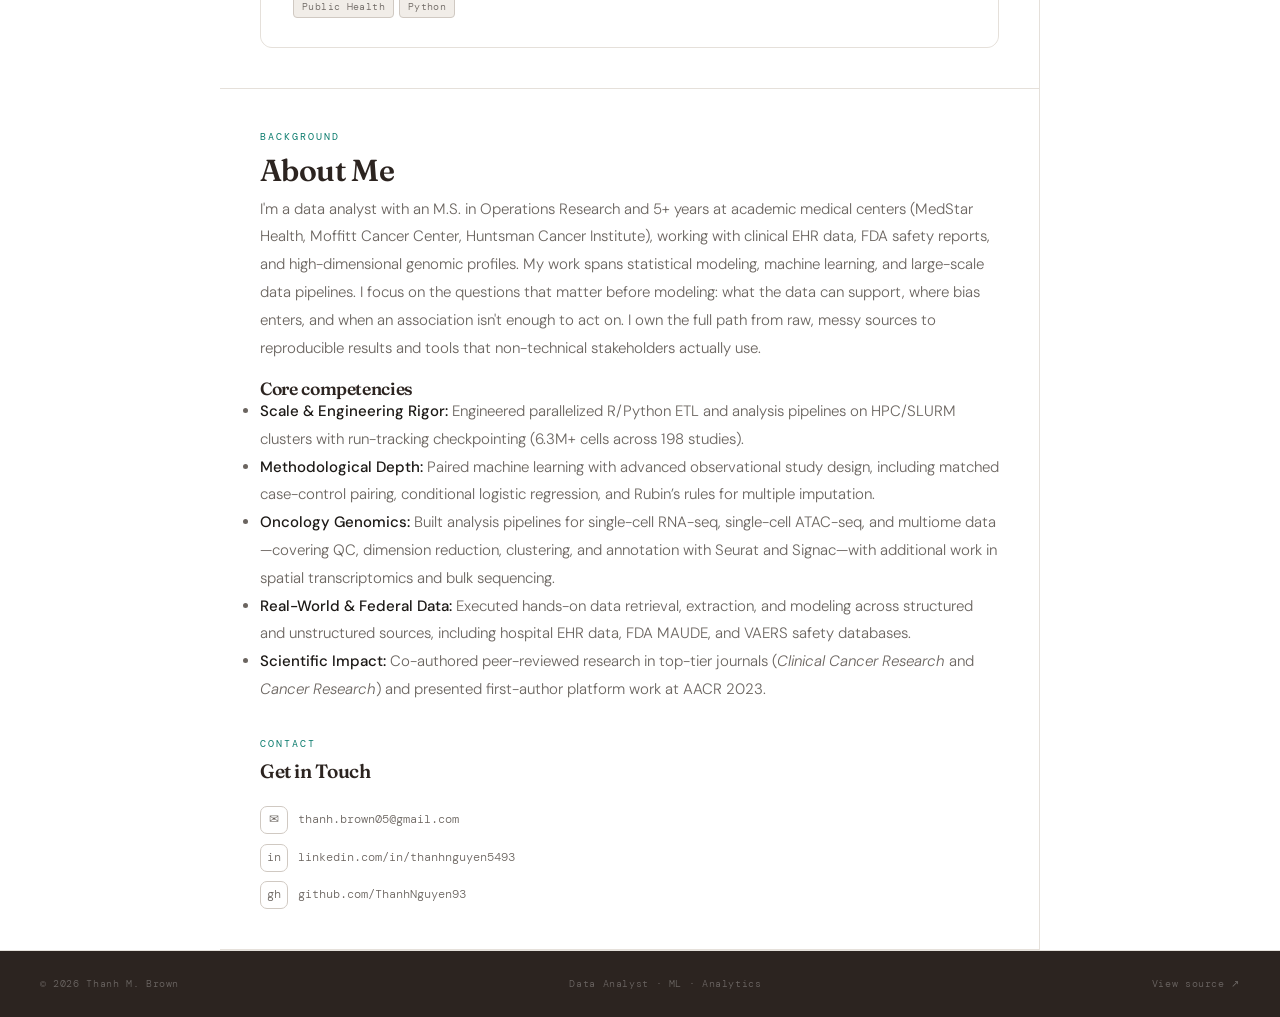
==== commit 0856a23e: "Update index.html" ====
--- a/index.html
+++ b/index.html
@@ -274,12 +274,19 @@
     <section id="about" class="content-section">
       <p class="eyebrow reveal">Background</p>
       <h2 class="section-title reveal">About Me</h2>
-      <div class="about-body reveal">
-           <p>I'm a Data Analyst with an M.S. in Operations Research and 5+ years working with some of the messiest, most complex data out there — clinical records, genomic profiles, large-scale census datasets. That background has made me unusually comfortable with ambiguity: when the data is sparse, domain-specific, and nothing works out of the box.</p>
-            <p>My work spans the full data science stack — statistical modeling, ML pipelines, big data processing with PySpark, and building data products that non-technical stakeholders can actually use. I care about end-to-end ownership: from raw, untidy data to a deployed, reproducible result.</p>
-            <p>Outside of health data, I've worked on economic risk modeling with U.S. Census data and large-scale EDA on income and healthcare spending patterns. I'm now focused on applying this foundation to general data science problems — anywhere rigorous analysis and practical ML can drive real decisions.</p>
-   
-      </div>
+            <div class="about-body reveal">
+        <p>I'm a data analyst with an M.S. in Operations Research and 5+ years at academic medical centers (MedStar Health, Moffitt Cancer Center, Huntsman Cancer Institute), working with clinical EHR data, FDA safety reports, and high-dimensional genomic profiles. My work spans statistical modeling, machine learning, and large-scale data pipelines. I focus on the questions that matter before modeling: what the data can support, where bias enters, and when an association isn't enough to act on. I own the full path from raw, messy sources to reproducible results and tools that non-technical stakeholders actually use.</p>
+
+        <h3 class="about-subhead">Core competencies</h3>
+        <ul class="about-list">
+          <li><strong>Scale &amp; Engineering Rigor:</strong> Engineered parallelized R/Python ETL and analysis pipelines on HPC/SLURM clusters with run-tracking checkpointing (6.3M+ cells across 198 studies).</li>
+          <li><strong>Methodological Depth:</strong> Paired machine learning with advanced observational study design, including matched case-control pairing, conditional logistic regression, and Rubin&rsquo;s rules for multiple imputation.</li>
+          <li><strong>Oncology Genomics:</strong> Built analysis pipelines for single-cell RNA-seq, single-cell ATAC-seq, and multiome data&mdash;covering QC, dimension reduction, clustering, and annotation with Seurat and Signac&mdash;with additional work in spatial transcriptomics and bulk sequencing.</li>
+          <li><strong>Real-World &amp; Federal Data:</strong> Executed hands-on data retrieval, extraction, and modeling across structured and unstructured sources, including hospital EHR data, FDA MAUDE, and VAERS safety databases.</li>
+          <li><strong>Scientific Impact:</strong> Co-authored peer-reviewed research in top-tier journals (<em>Clinical Cancer Research</em> and <em>Cancer Research</em>) and presented first-author platform work at AACR 2023.</li>
+        </ul>
+      </div>
+      
       <div style="margin-top:2rem;">
         <p class="eyebrow reveal">Contact</p>
         <h3 style="font-family:'Fraunces',serif;font-weight:600;font-size:1.2rem;margin-bottom:0.2rem;" class="reveal">Get in Touch</h3>
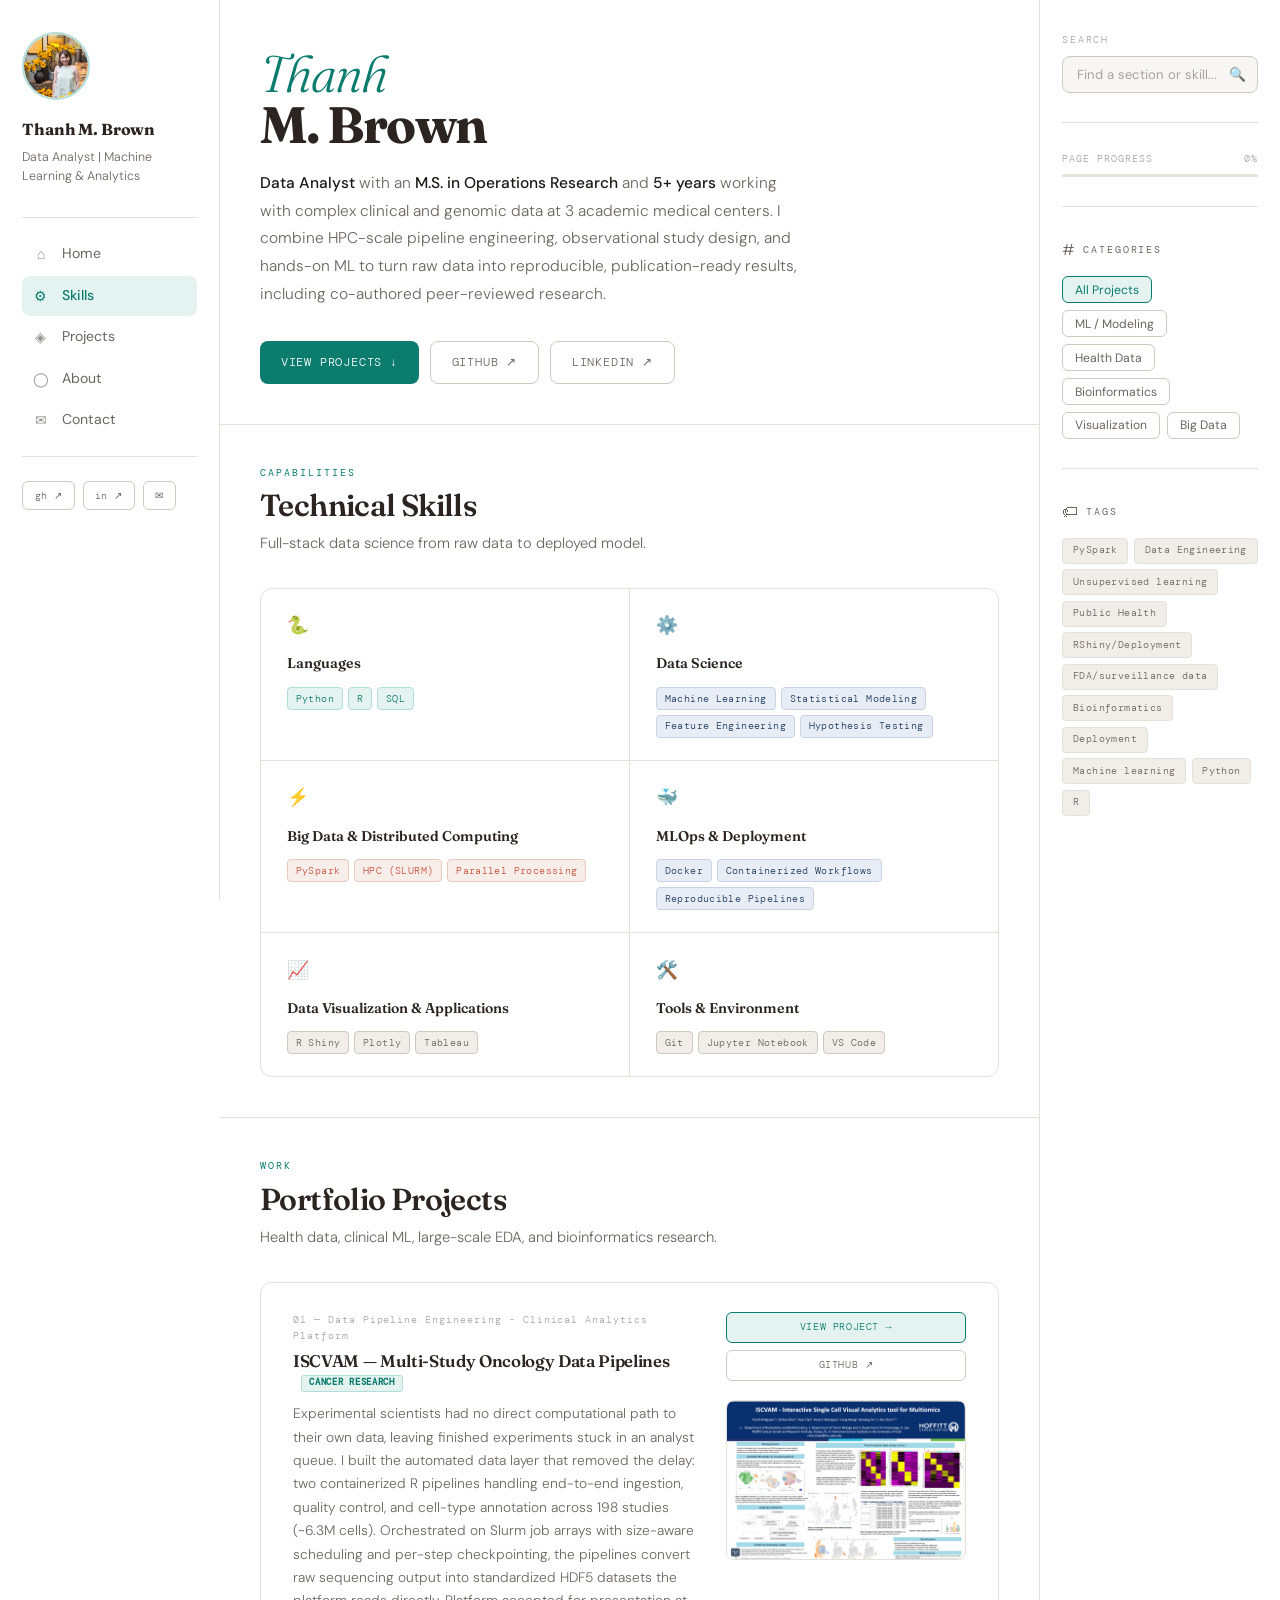
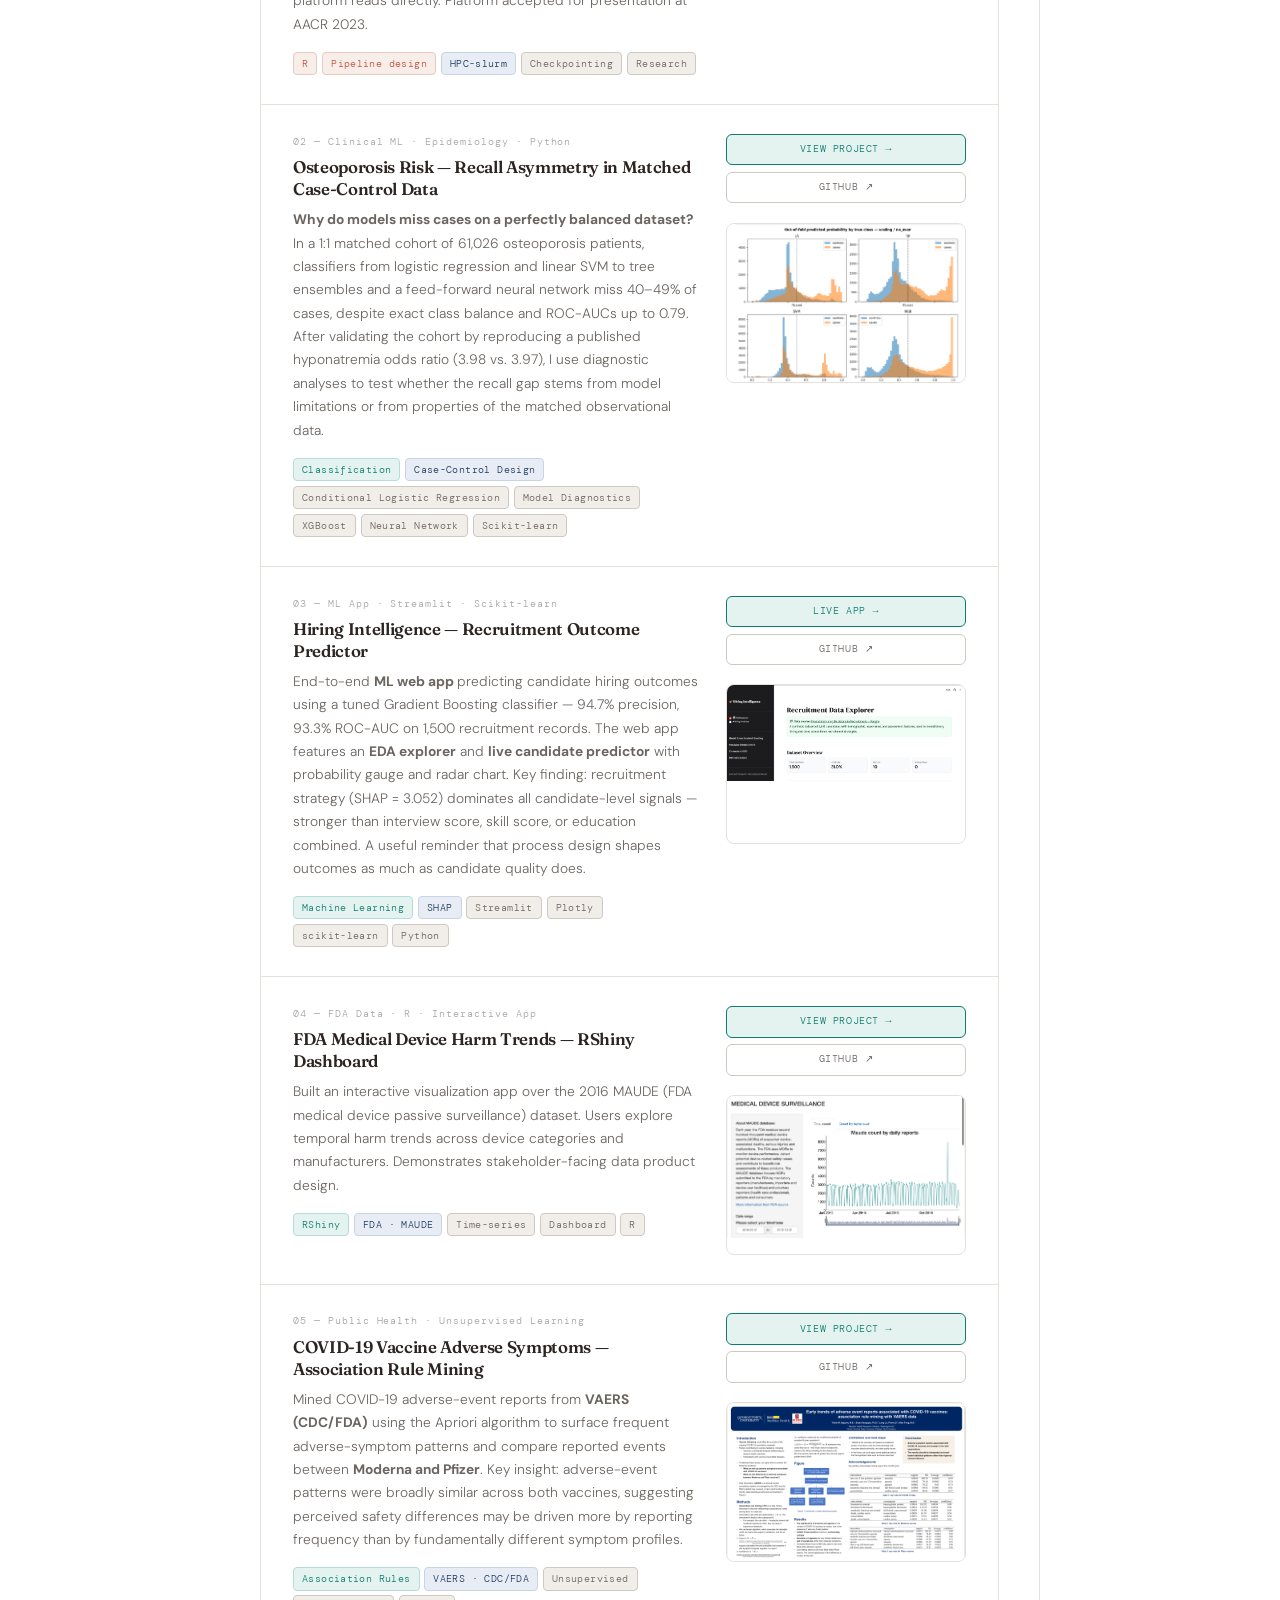
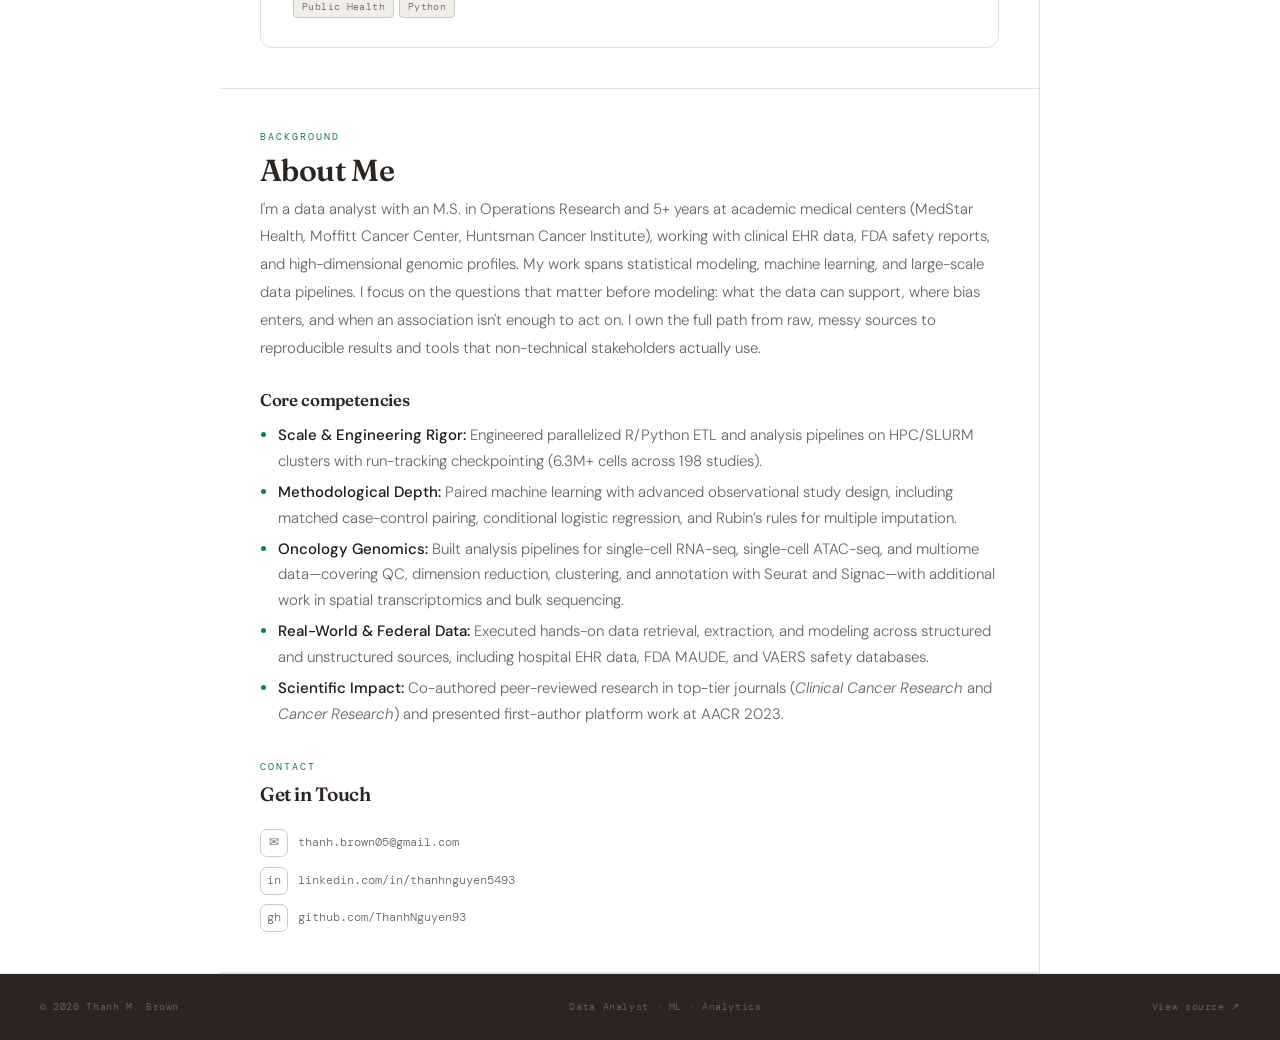
==== commit 535848bb: "Update index.html" ====
--- a/index.html
+++ b/index.html
@@ -180,7 +180,7 @@
             </div>
           </div>
           <div class="project-links">
-            <a href="https://github.com/ThanhNguyen93/osteoporosis_risk_classifier" class="link-btn primary">View Project →</a>
+            <a href="https://thanhnguyen93.github.io/projects/project-osteo.html" class="link-btn primary">View Project →</a>
             <a href="https://github.com/ThanhNguyen93/osteoporosis_risk_classifier" target="_blank" rel="noopener" class="link-btn">GitHub ↗</a>
             <div class="project-preview">
               <img src="assets/img/osteo-probability-distributions.png" alt="Out-of-fold predicted probability by true class for logistic regression, random forest, linear SVM, and XGBoost, showing cases split between a high-confidence peak and a group overlapping controls below the 0.5 cutoff">
--- a/assets/css/style.css
+++ b/assets/css/style.css
@@ -449,6 +449,23 @@
 .about-body p { margin-bottom: 1rem; }
 .about-body p:last-child { margin-bottom: 0; }
 .about-body strong { color: var(--text); font-weight: 500; }
+
+/* About: core competencies */
+.about-body .about-subhead {
+  font-size: 1.05rem;
+  margin: 1.75rem 0 0.9rem;
+}
+.about-body .about-list {
+  padding-left: 1.1rem;
+}
+.about-body .about-list li {
+  margin-bottom: 0.35rem;
+  line-height: 1.7;
+}
+.about-body .about-list li:last-child { margin-bottom: 0; }
+.about-body .about-list li::marker { color: var(--teal); }
+
+.contact-list { list-style: none; margin-top: 1.5rem; display: flex; flex-direction: column; gap: 0.6rem; }
 
 .contact-list { list-style: none; margin-top: 1.5rem; display: flex; flex-direction: column; gap: 0.6rem; }
 .contact-list a {
@@ -739,4 +756,4 @@
 
 .project-card:hover .project-preview img {
   transform: scale(1.03);
-}+}
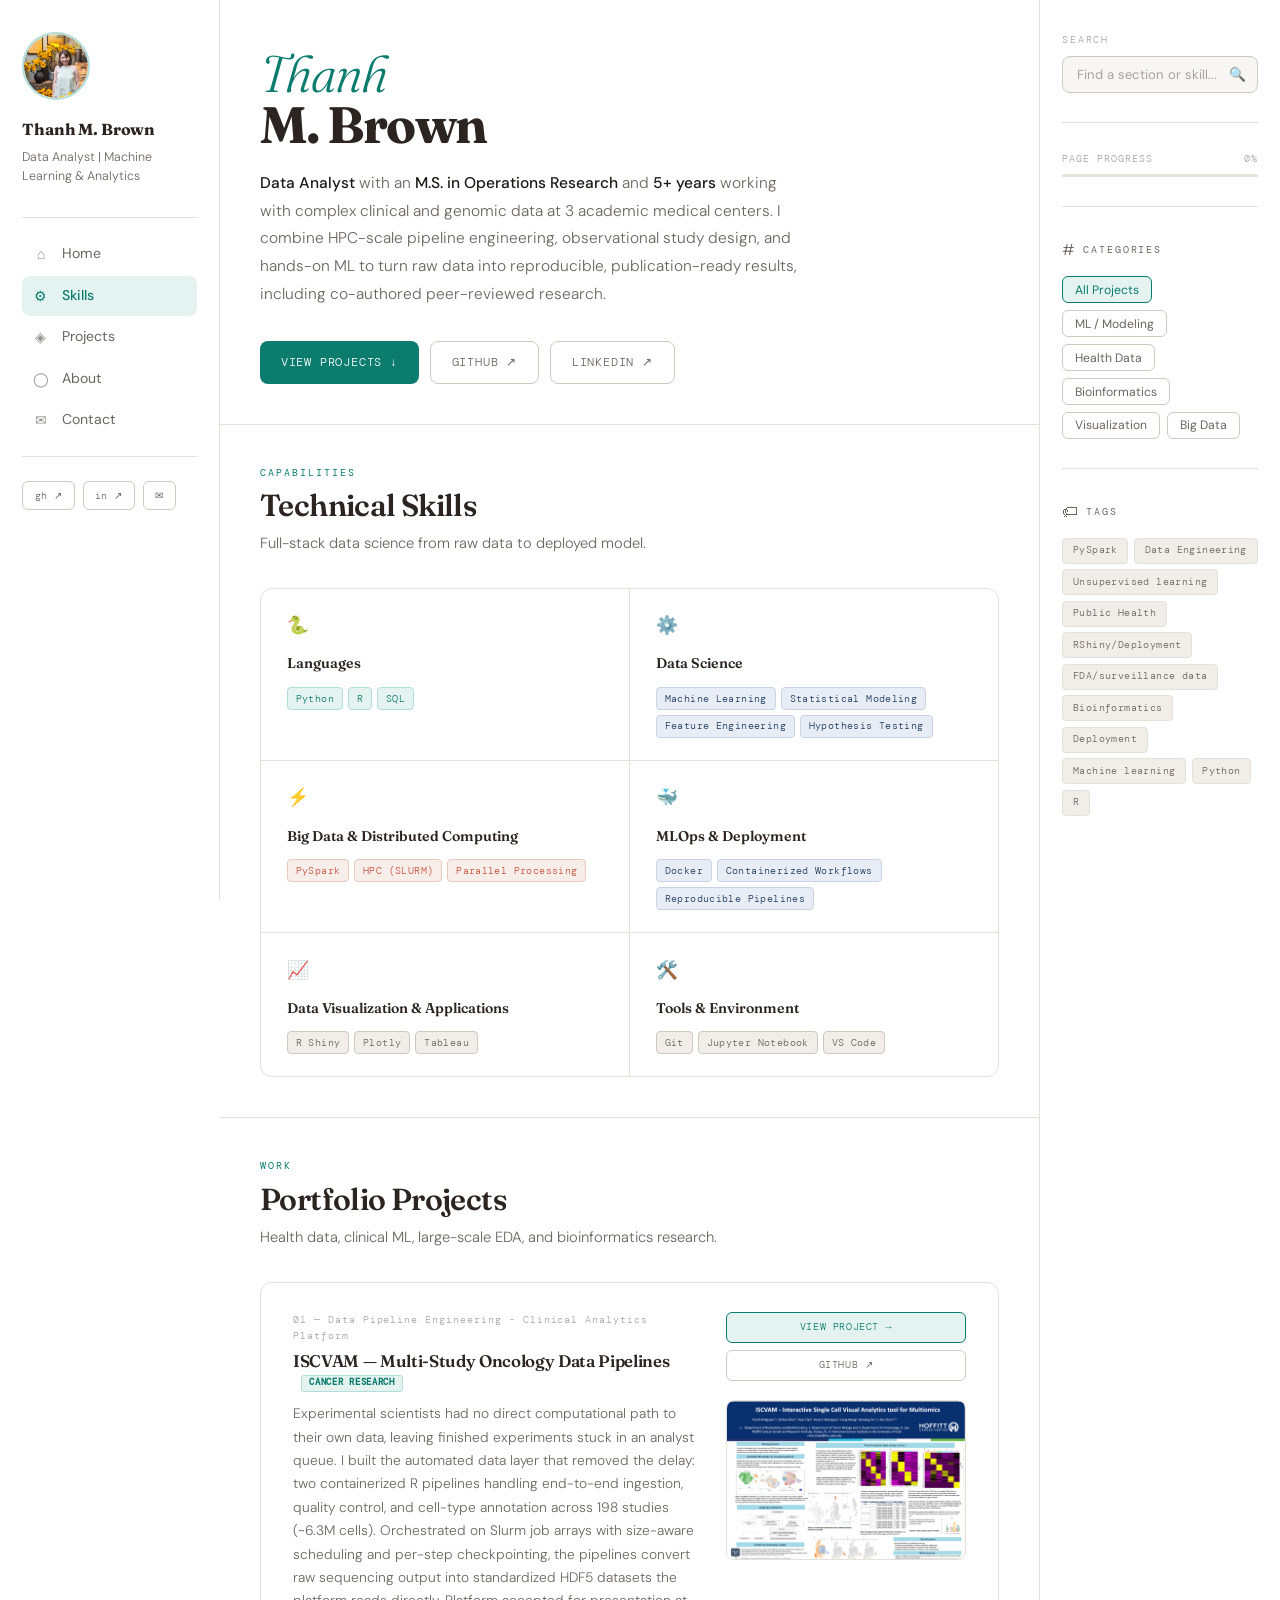
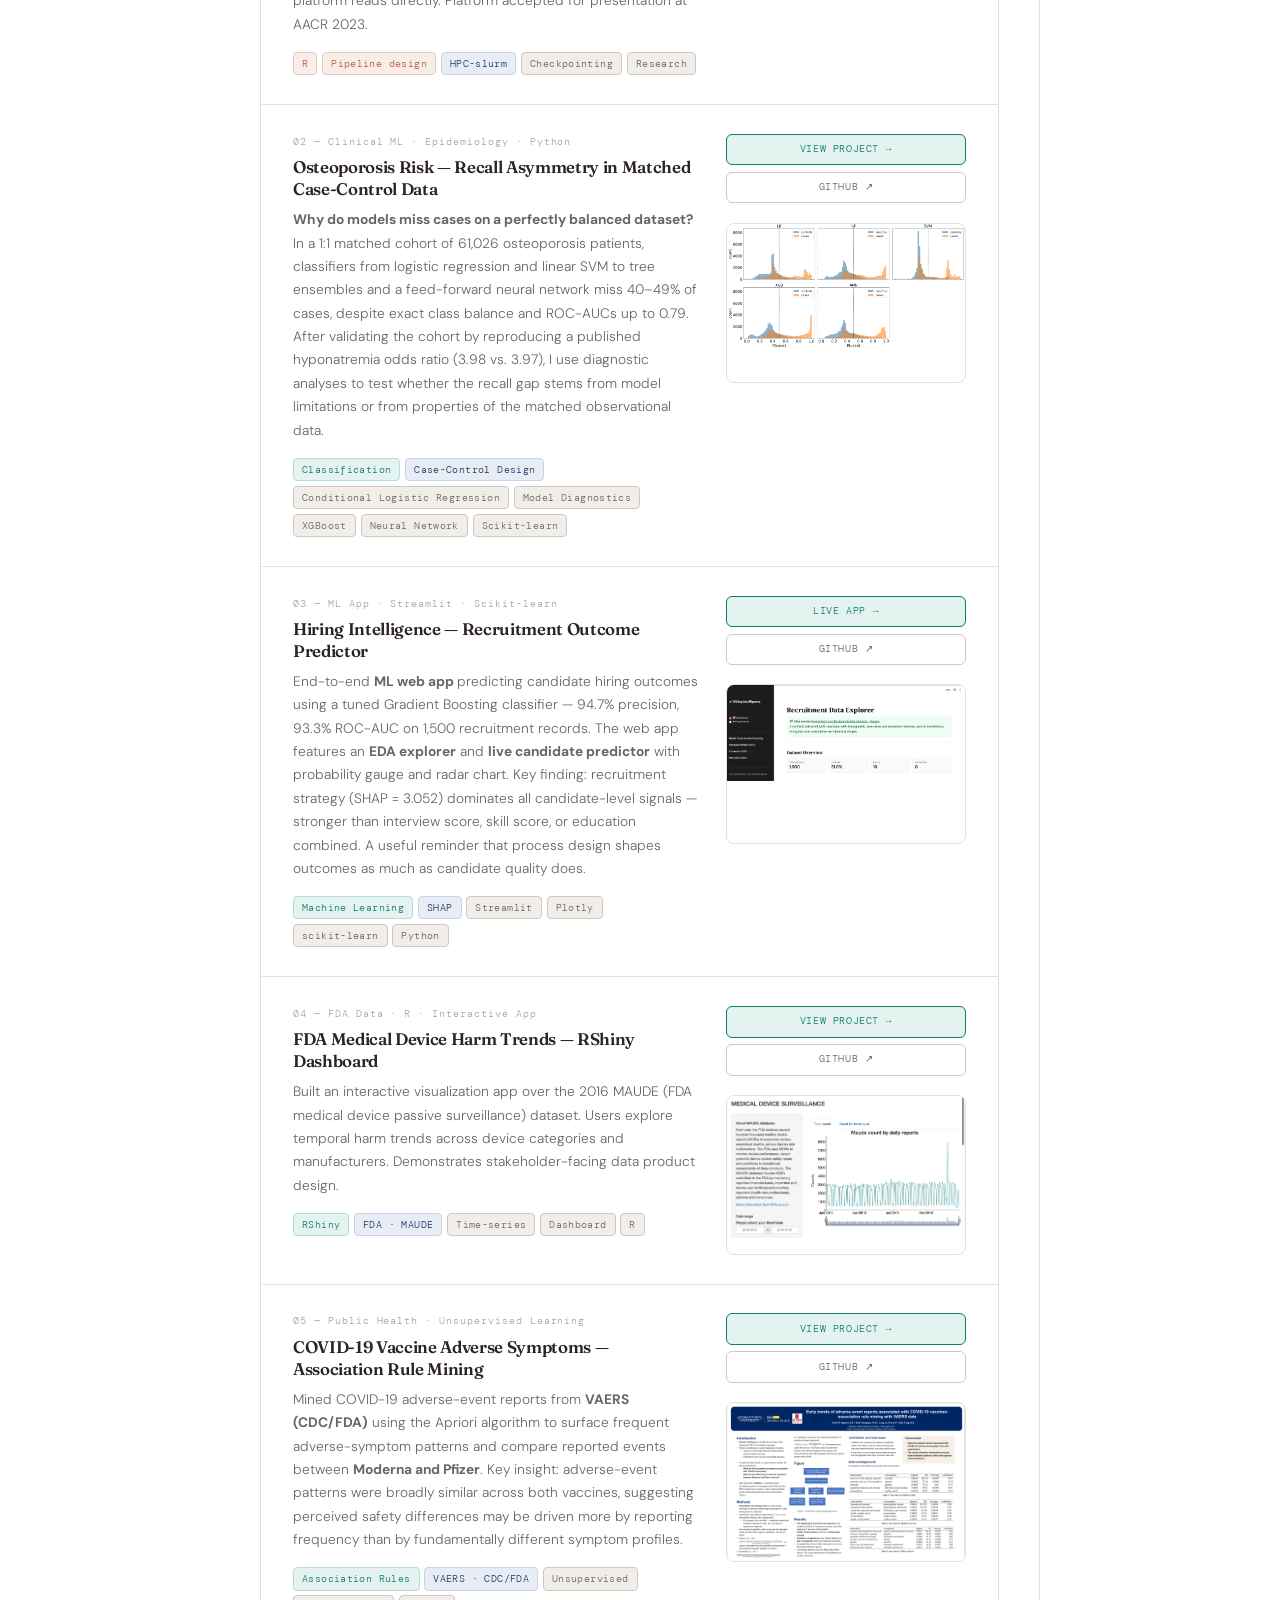
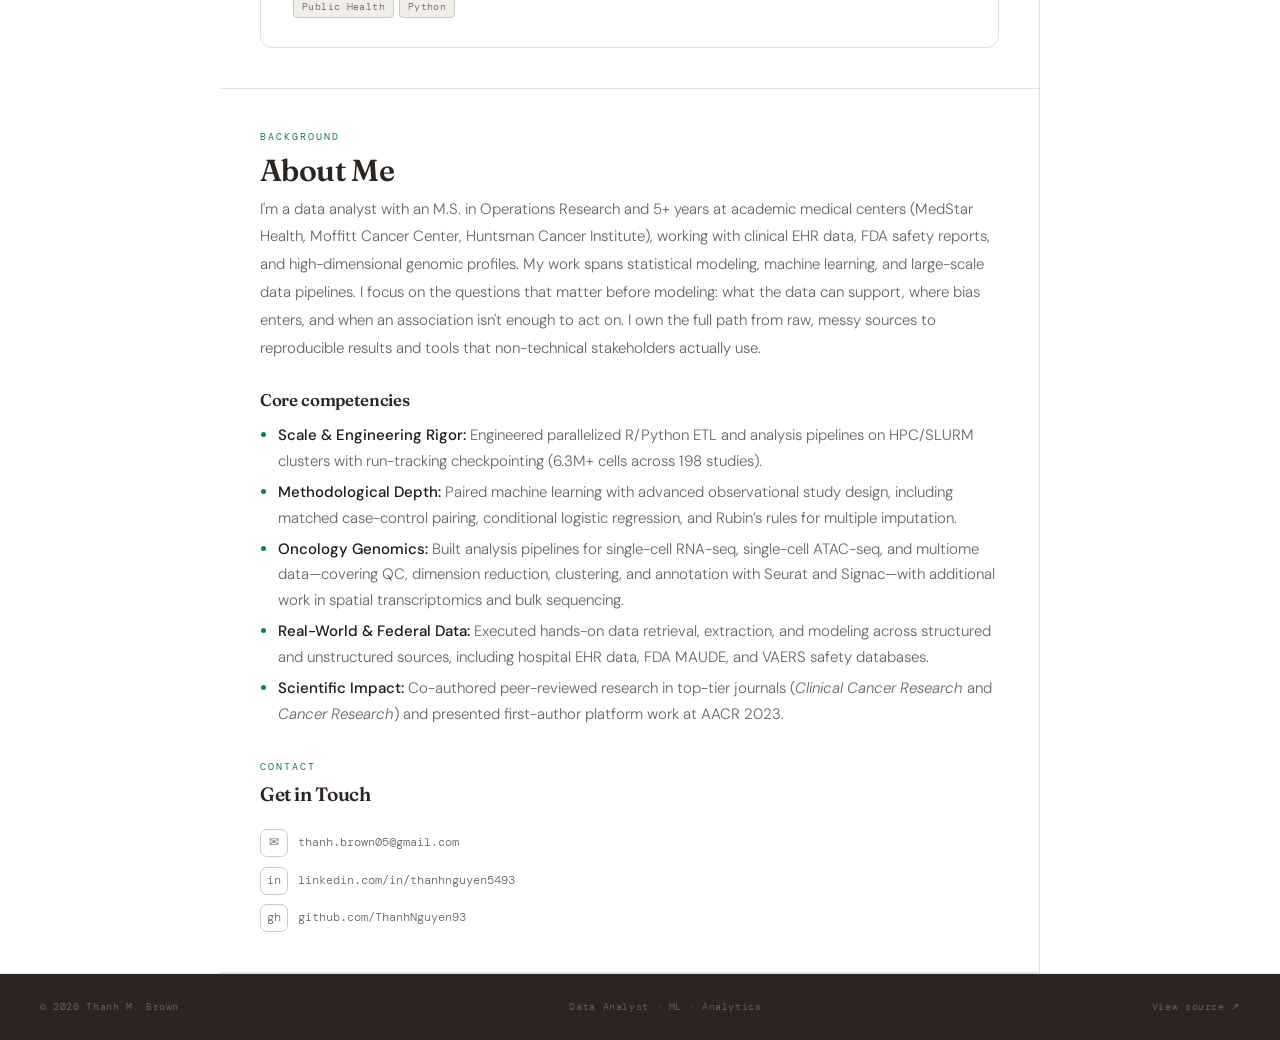
==== commit 669dc021: "Update osteo thumbnail to 5-model histogram (adds ANN)" ====
--- a/index.html
+++ b/index.html
@@ -183,7 +183,7 @@
             <a href="https://thanhnguyen93.github.io/projects/project-osteo.html" class="link-btn primary">View Project →</a>
             <a href="https://github.com/ThanhNguyen93/osteoporosis_risk_classifier" target="_blank" rel="noopener" class="link-btn">GitHub ↗</a>
             <div class="project-preview">
-              <img src="assets/img/osteo-probability-distributions.png" alt="Out-of-fold predicted probability by true class for logistic regression, random forest, linear SVM, and XGBoost, showing cases split between a high-confidence peak and a group overlapping controls below the 0.5 cutoff">
+              <img src="assets/img/osteo-probability-distributions.png" alt="Out-of-fold predicted probability by true class for logistic regression, random forest, linear SVM, XGBoost, and a neural network, showing cases split between a high-confidence peak and a group overlapping controls below the 0.5 cutoff">
             </div>
           </div>
         </div>
--- a/assets/css/style.css
+++ b/assets/css/style.css
@@ -464,8 +464,6 @@
 }
 .about-body .about-list li:last-child { margin-bottom: 0; }
 .about-body .about-list li::marker { color: var(--teal); }
-
-.contact-list { list-style: none; margin-top: 1.5rem; display: flex; flex-direction: column; gap: 0.6rem; }
 
 .contact-list { list-style: none; margin-top: 1.5rem; display: flex; flex-direction: column; gap: 0.6rem; }
 .contact-list a {
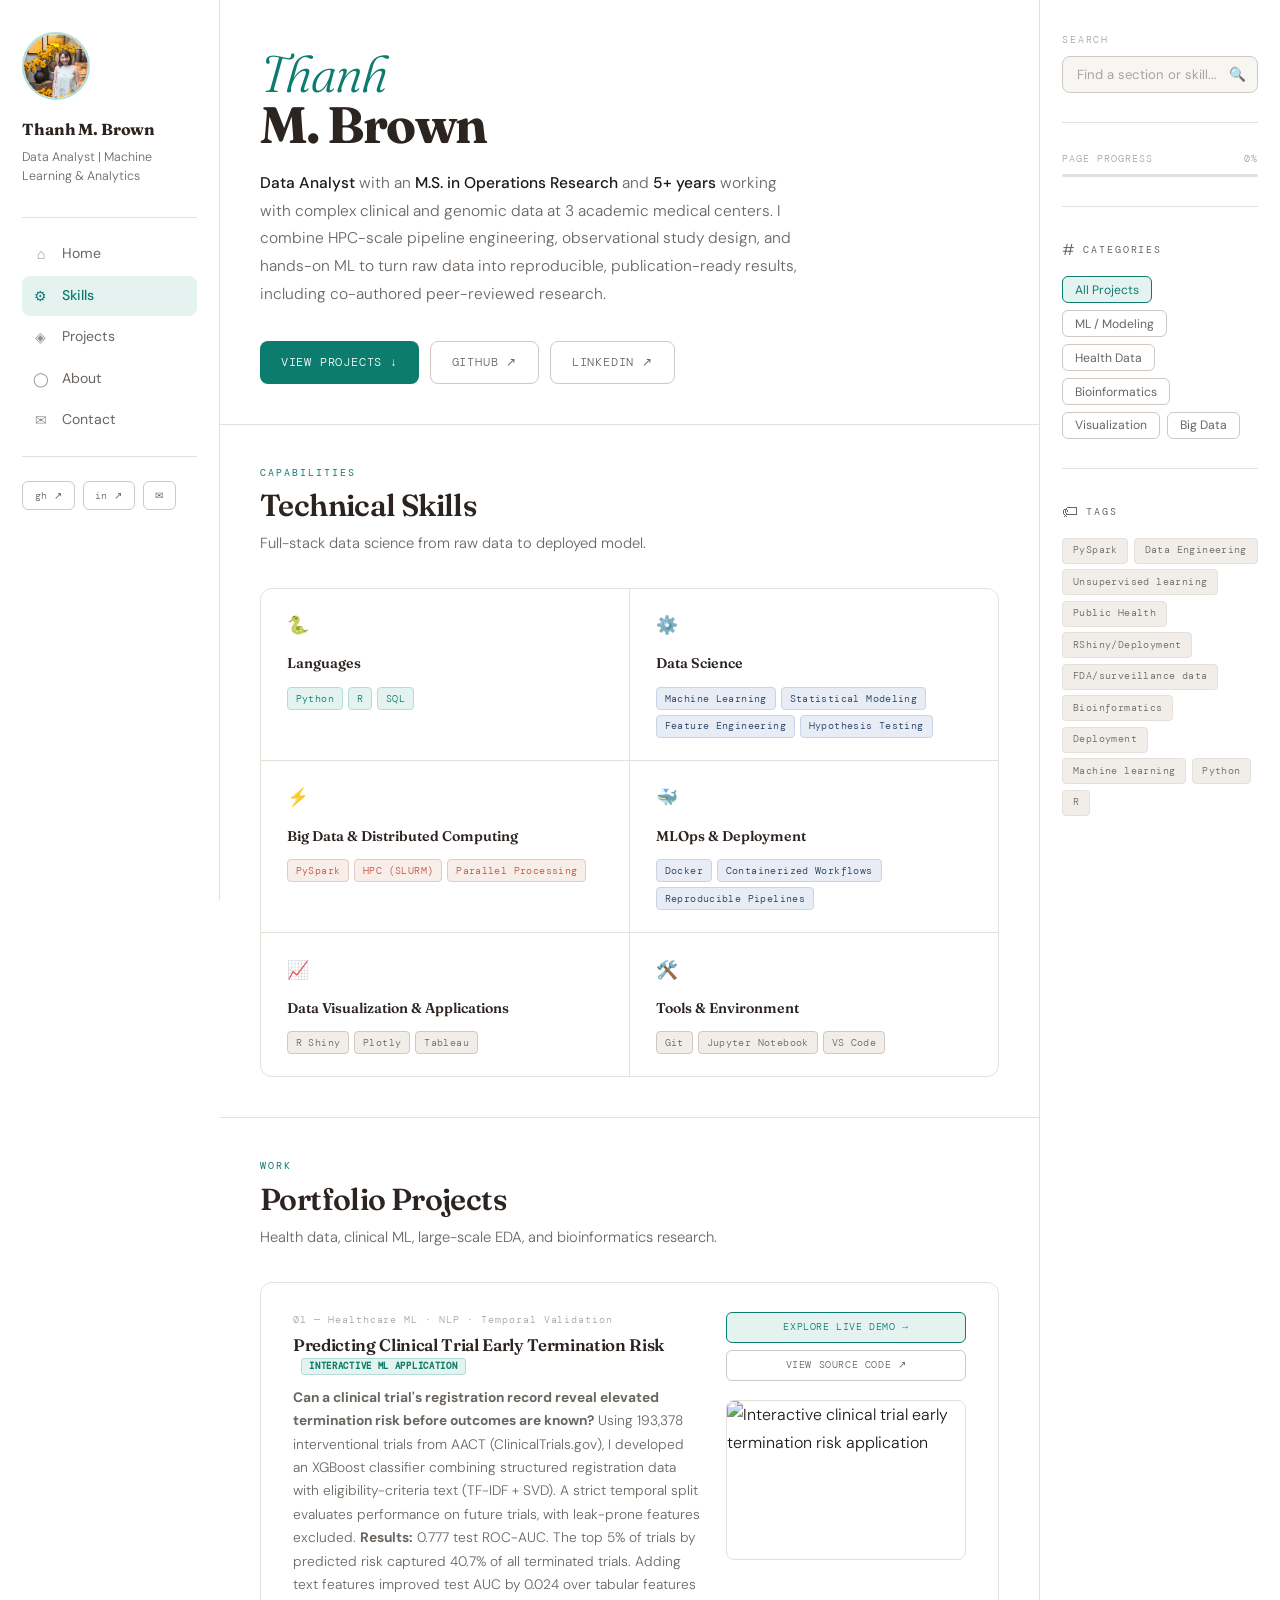
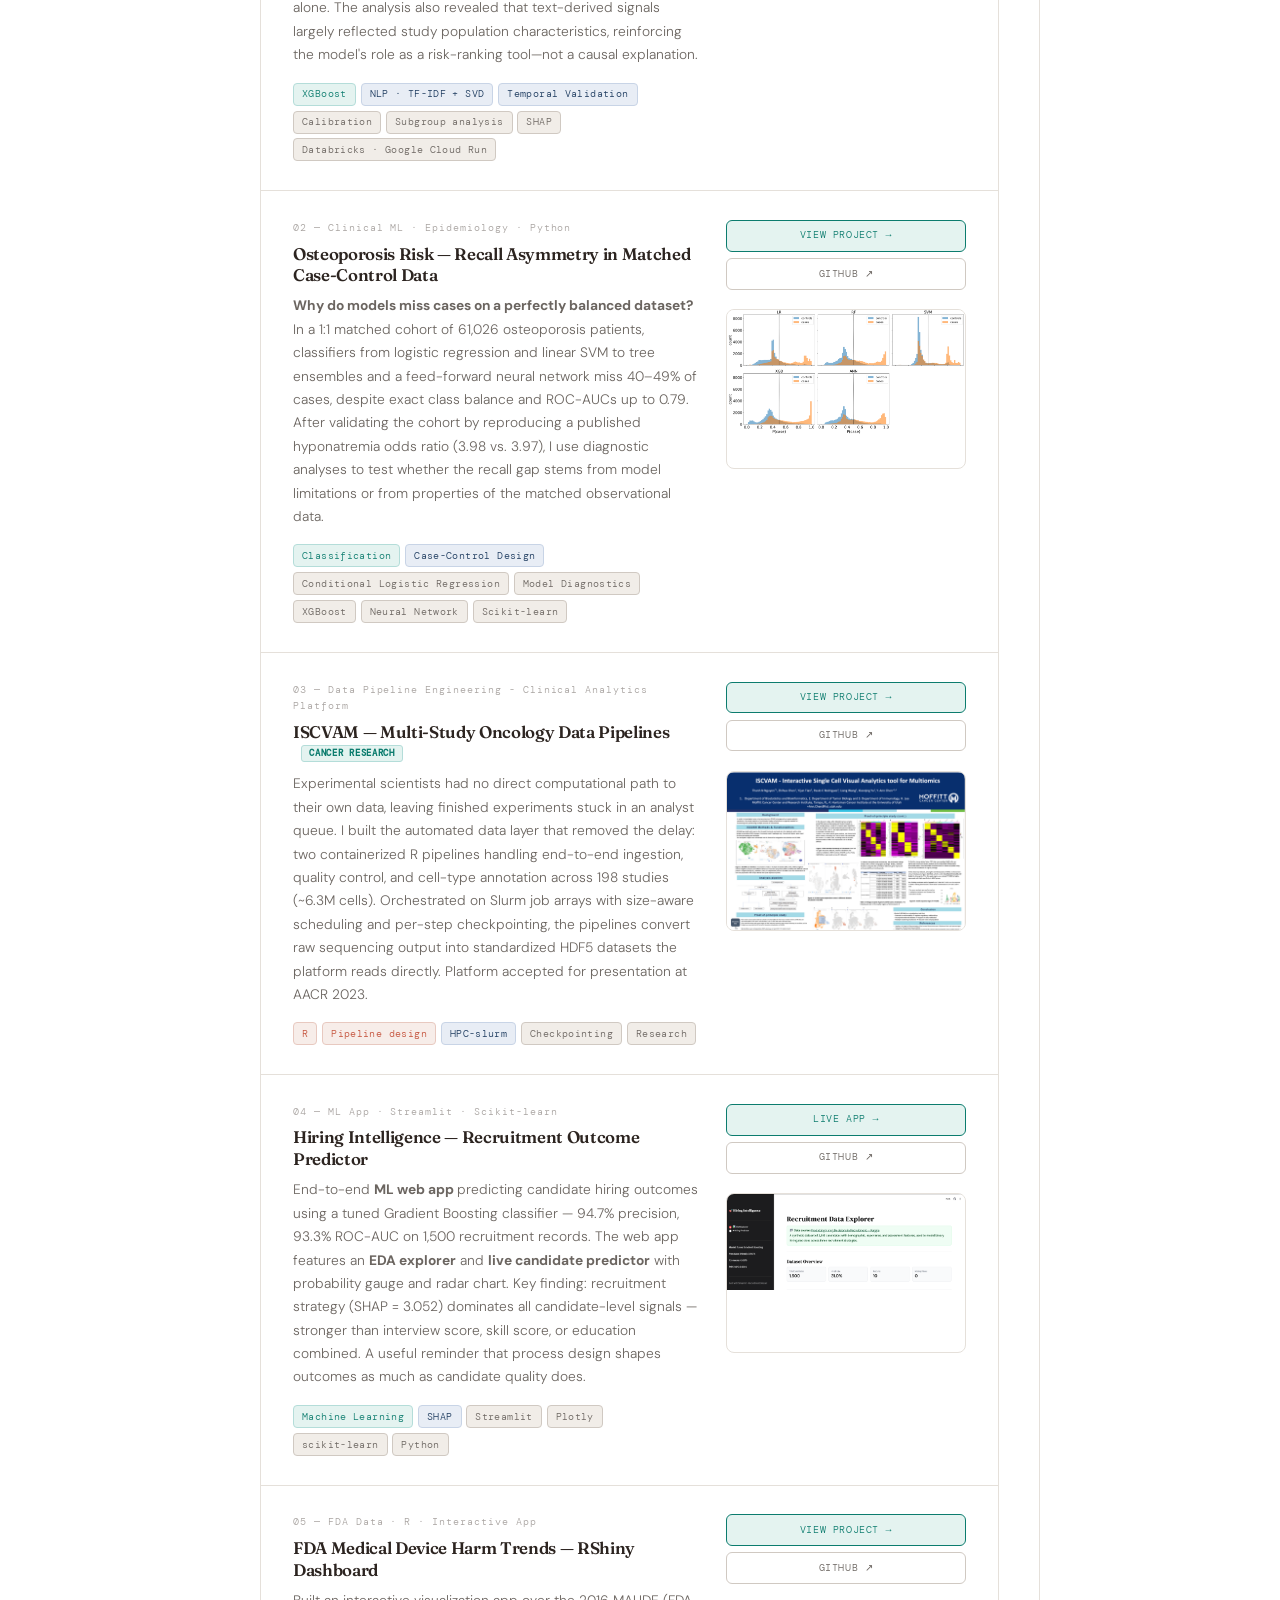
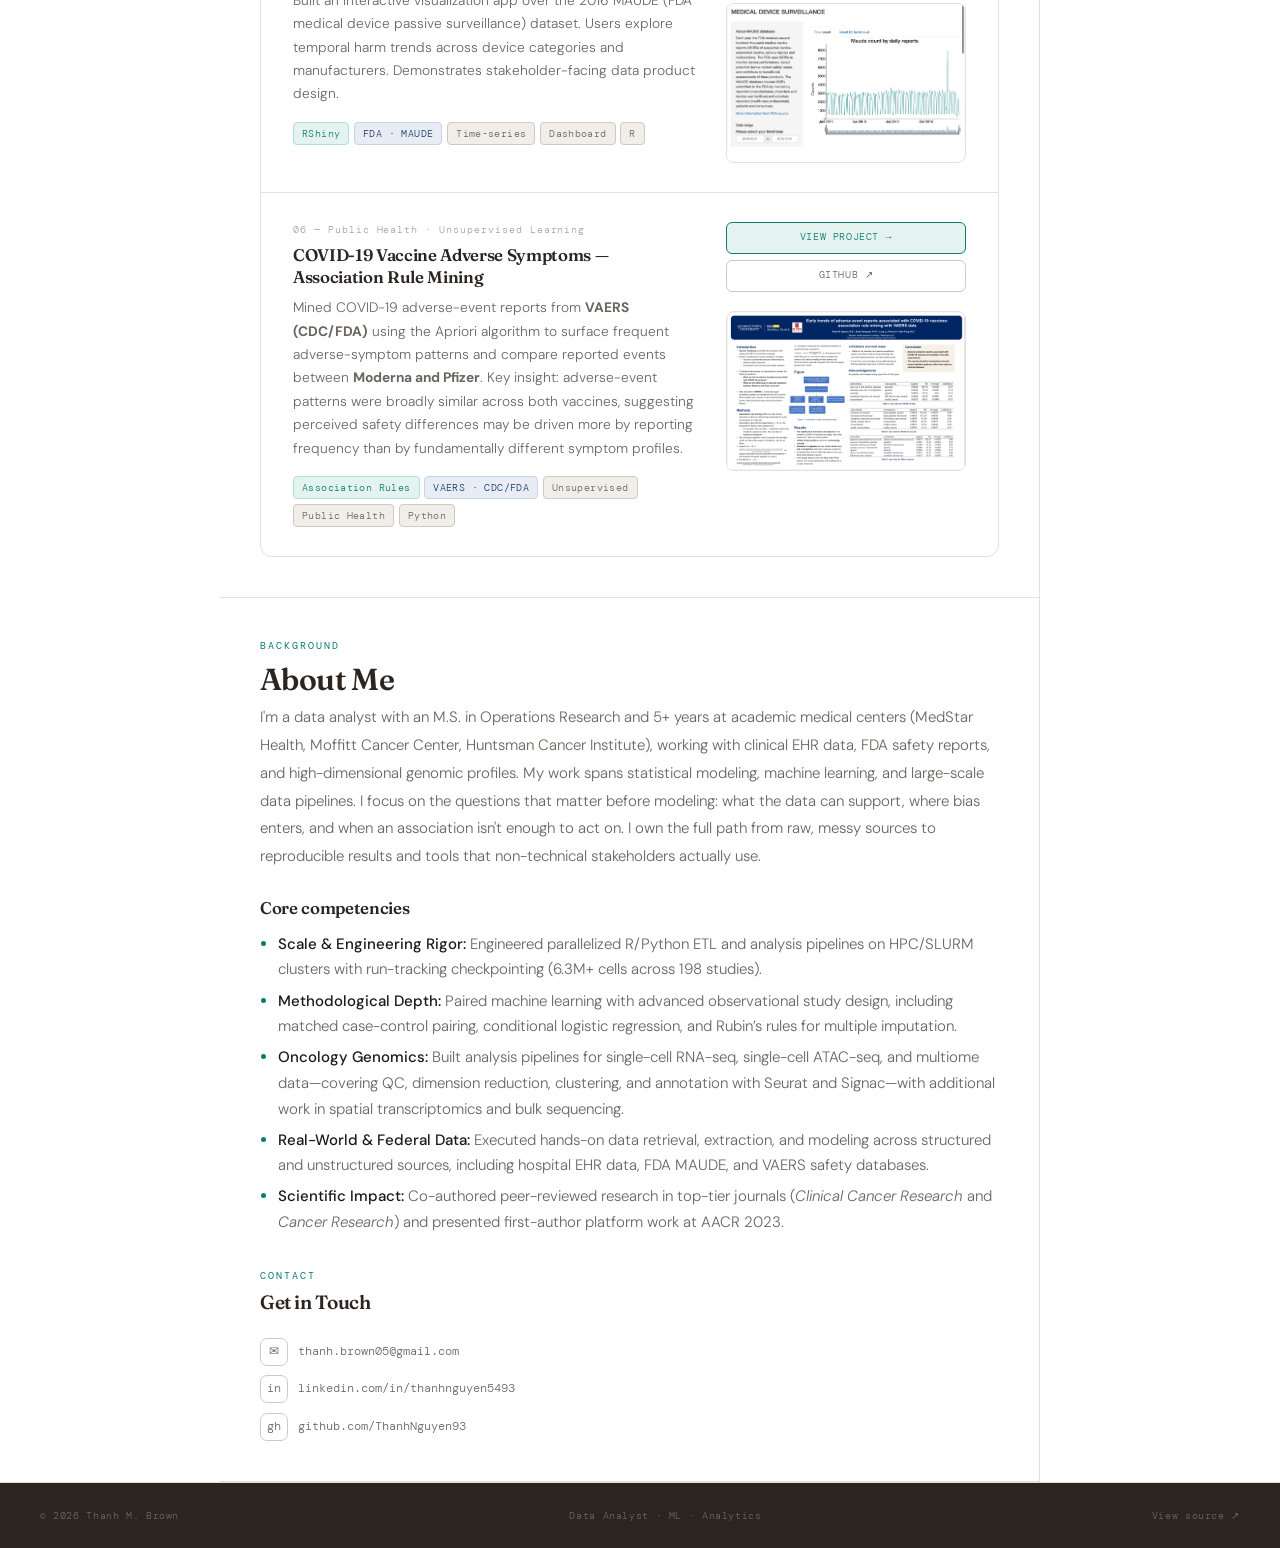
==== commit 8a0ef408: "Update portfolio: Cloud Run links, osteoporosis and Hiring Intelligence cards" ====
--- a/index.html
+++ b/index.html
@@ -138,32 +138,67 @@
 
       <div class="projects-list reveal">
 
-           <!-- 01 — ISCVAM -->
-        <div class="project-card" id="project-1">
+      
+        <!-- 01 — Clinical Trial Early Termination Risk -->
+      <div class="project-card featured" id="project-1">
           <div>
-            <p class="project-num">01 — Data Pipeline Engineering - Clinical Analytics Platform</p>
-            <h3 class="project-title">ISCVAM — Multi-Study Oncology Data Pipelines <span class="new-badge"> Cancer Research</span></h3>
+            <p class="project-num">
+              01 — Healthcare ML · NLP · Temporal Validation 
+            </p>
+
+            <h3 class="project-title">
+              Predicting Clinical Trial Early Termination Risk
+              <span class="new-badge">Interactive ML application</span>
+            </h3>
+
             <p class="project-desc">
-              Experimental scientists had no direct computational path to their own data, leaving finished experiments stuck in an analyst queue. I built the automated data layer that removed the delay: two containerized R pipelines handling end-to-end ingestion, quality control, and cell-type annotation across 198 studies (~6.3M cells). Orchestrated on Slurm job arrays with size-aware scheduling and per-step checkpointing, the pipelines convert raw sequencing output into standardized HDF5 datasets the platform reads directly. Platform accepted for presentation at AACR 2023.
-              <div class="project-tags">
-              <span class="tag tag-coral">R</span>
-              <span class="tag tag-coral">Pipeline design</span>
-              <span class="tag tag-navy">HPC-slurm</span>
-              <span class="tag tag-muted">Checkpointing</span>
-              <span class="tag tag-muted">Research</span>
-            </div>
-          </div>
+              <strong>Can a clinical trial's registration record reveal elevated
+              termination risk before outcomes are known?</strong>
+
+              Using 193,378 interventional trials from AACT
+              (ClinicalTrials.gov), I developed an XGBoost classifier combining
+              structured registration data with eligibility-criteria text
+              (TF-IDF + SVD). A strict temporal split evaluates performance on
+              future trials, with leak-prone features excluded.
+
+              <strong>Results:</strong> 0.777 test ROC-AUC. The top 5% of
+              trials by predicted risk captured 40.7% of all terminated trials.
+              Adding text features improved test AUC by 0.024 over tabular
+              features alone.
+
+              The analysis also revealed that text-derived signals largely
+              reflected study population characteristics, reinforcing the
+              model's role as a risk-ranking tool—not a causal explanation.
+            </p>
+
+            <div class="project-tags">
+              <span class="tag tag-teal">XGBoost</span>
+              <span class="tag tag-navy">NLP · TF-IDF + SVD</span>
+              <span class="tag tag-navy">Temporal Validation</span>
+              <span class="tag tag-muted">Calibration</span>
+              <span class="tag tag-muted">Subgroup analysis</span>
+              <span class="tag tag-muted">SHAP</span>
+              <span class="tag tag-muted">Databricks · Google Cloud Run</span>
+            </div>
+          </div>
+
           <div class="project-links">
-            <a href="projects/project-iscvam.html" class="link-btn primary">View Project →</a>
-            <a href="https://github.com/AnnChenLab/ISCVAM" target="_blank" class="link-btn">GitHub ↗</a>
+            <a href="https://early-termination-risk-1011623229464.us-east1.run.app"
+              target="_blank" rel="noopener noreferrer"
+              class="link-btn primary">Explore Live Demo →</a>
+
+            <a href="https://github.com/ThanhNguyen93/clinical-trial-termination-risk"
+              target="_blank" rel="noopener noreferrer"
+              class="link-btn">View Source Code ↗</a>
+
             <div class="project-preview">
-              <img src="assets/img/iscvam-screenshot.png" alt="ISCVAM screenshot">
-            </div>
-          </div>
-        </div>
-
-
-         <!-- 02 — Osteoporosis -->
+              <img src="assets/img/termination-risk-screenshot.png"
+                  alt="Interactive clinical trial early termination risk application">
+            </div>
+          </div>
+        </div>
+
+        <!-- 02 — Osteoporosis -->
         <div class="project-card" id="project-2">
           <div>
             <p class="project-num">02 — Clinical ML · Epidemiology · Python</p>
@@ -188,11 +223,38 @@
           </div>
         </div>
 
-
-    <!-- 03 — Hiring Intelligence -->
-    <div class="project-card featured" id="project-3">
+           <!-- 03 — ISCVAM -->
+        <div class="project-card" id="project-3">
+          <div>
+            <p class="project-num">03 — Data Pipeline Engineering - Clinical Analytics Platform</p>
+            <h3 class="project-title">ISCVAM — Multi-Study Oncology Data Pipelines <span class="new-badge"> Cancer Research</span></h3>
+            <p class="project-desc">
+              Experimental scientists had no direct computational path to their own data, leaving finished experiments stuck in an analyst queue. I built the automated data layer that removed the delay: two containerized R pipelines handling end-to-end ingestion, quality control, and cell-type annotation across 198 studies (~6.3M cells). Orchestrated on Slurm job arrays with size-aware scheduling and per-step checkpointing, the pipelines convert raw sequencing output into standardized HDF5 datasets the platform reads directly. Platform accepted for presentation at AACR 2023.
+              <div class="project-tags">
+              <span class="tag tag-coral">R</span>
+              <span class="tag tag-coral">Pipeline design</span>
+              <span class="tag tag-navy">HPC-slurm</span>
+              <span class="tag tag-muted">Checkpointing</span>
+              <span class="tag tag-muted">Research</span>
+            </div>
+          </div>
+          <div class="project-links">
+            <a href="projects/project-iscvam.html" class="link-btn primary">View Project →</a>
+            <a href="https://github.com/AnnChenLab/ISCVAM" target="_blank" class="link-btn">GitHub ↗</a>
+            <div class="project-preview">
+              <img src="assets/img/iscvam-screenshot.png" alt="ISCVAM screenshot">
+            </div>
+          </div>
+        </div>
+
+
+         
+
+
+    <!-- 04 — Hiring Intelligence -->
+    <div class="project-card featured" id="project-4">
       <div>
-        <p class="project-num">03 — ML App · Streamlit · Scikit-learn</p>
+        <p class="project-num">04 — ML App · Streamlit · Scikit-learn</p>
         <h3 class="project-title">Hiring Intelligence — Recruitment Outcome Predictor</h3>
         <p class="project-desc">End-to-end <strong>ML web app </strong>predicting candidate hiring outcomes using a tuned Gradient Boosting classifier — 94.7% precision, 93.3% ROC-AUC on 1,500 recruitment records. The web app features an <strong>EDA explorer</strong> and <strong>live candidate predictor</strong> with probability gauge and radar chart. 
           Key finding: recruitment strategy (SHAP = 3.052) dominates all candidate-level signals — stronger than interview score, skill score, or education combined. A useful reminder that process design shapes outcomes as much as candidate quality does.
@@ -219,10 +281,10 @@
        
 
 
-        <!-- 04 — MAUDE RShiny -->
-        <div class="project-card" id="project-4">
+        <!-- 05 — MAUDE RShiny -->
+        <div class="project-card" id="project-5">
           <div>
-            <p class="project-num">04 — FDA Data · R · Interactive App</p>
+            <p class="project-num">05 — FDA Data · R · Interactive App</p>
             <h3 class="project-title">FDA Medical Device Harm Trends — RShiny Dashboard</h3>
             <p class="project-desc">Built an interactive visualization app over the 2016 MAUDE (FDA medical device passive surveillance) dataset. Users explore temporal harm trends across device categories and manufacturers. Demonstrates stakeholder-facing data product design.</p>
             <div class="project-tags">
@@ -244,10 +306,10 @@
 
      
 
-        <!-- 05 — VAERS Association Rule Mining -->
-        <div class="project-card" id="project-5">
+        <!-- 06 — VAERS Association Rule Mining -->
+        <div class="project-card" id="project-6">
           <div>
-            <p class="project-num">05 — Public Health · Unsupervised Learning</p>
+            <p class="project-num">06 — Public Health · Unsupervised Learning</p>
             <h3 class="project-title">COVID-19 Vaccine Adverse Symptoms — Association Rule Mining</h3>
             <p class="project-desc">Mined COVID-19 adverse-event reports from <strong>VAERS (CDC/FDA)</strong> using the Apriori algorithm to surface frequent adverse-symptom patterns and compare reported events between <strong>Moderna and Pfizer</strong>. Key insight: adverse-event patterns were broadly similar across both vaccines, suggesting perceived safety differences may be driven more by reporting frequency than by fundamentally different symptom profiles.</p>
             <div class="project-tags">
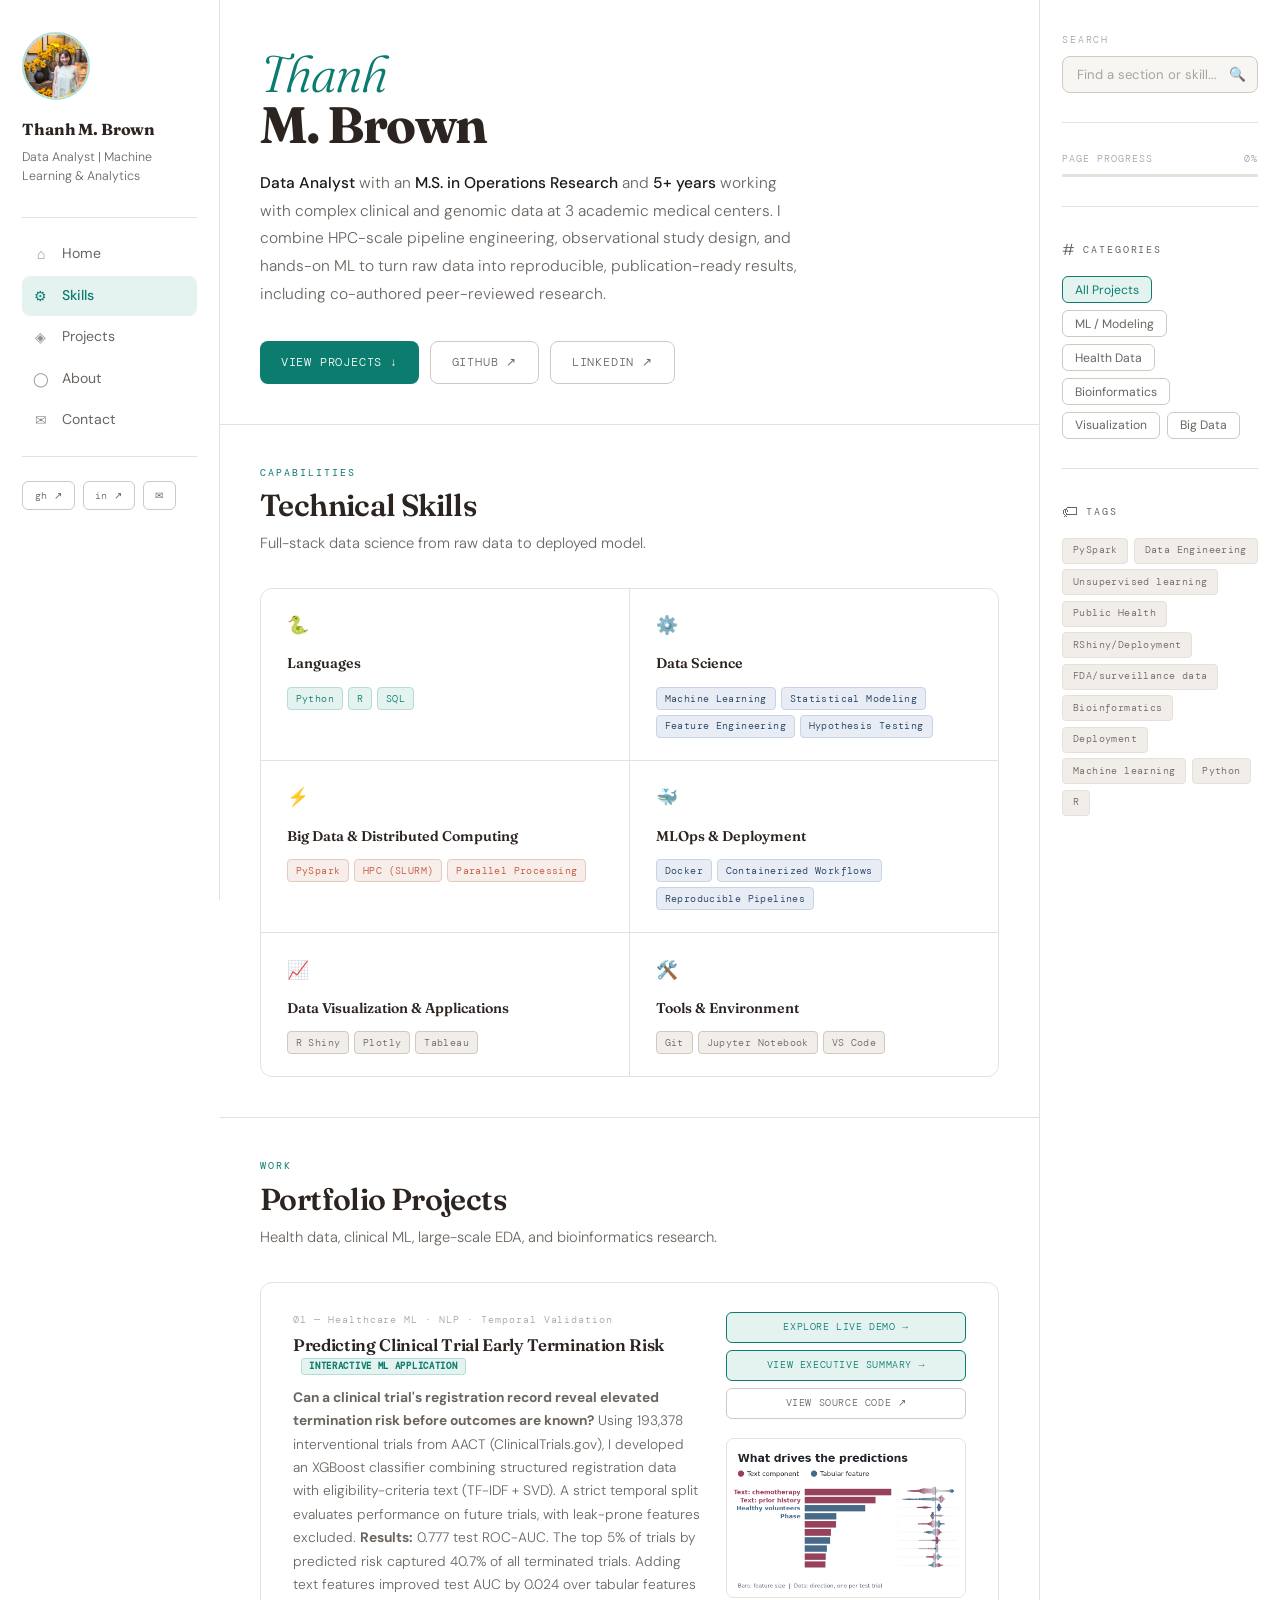
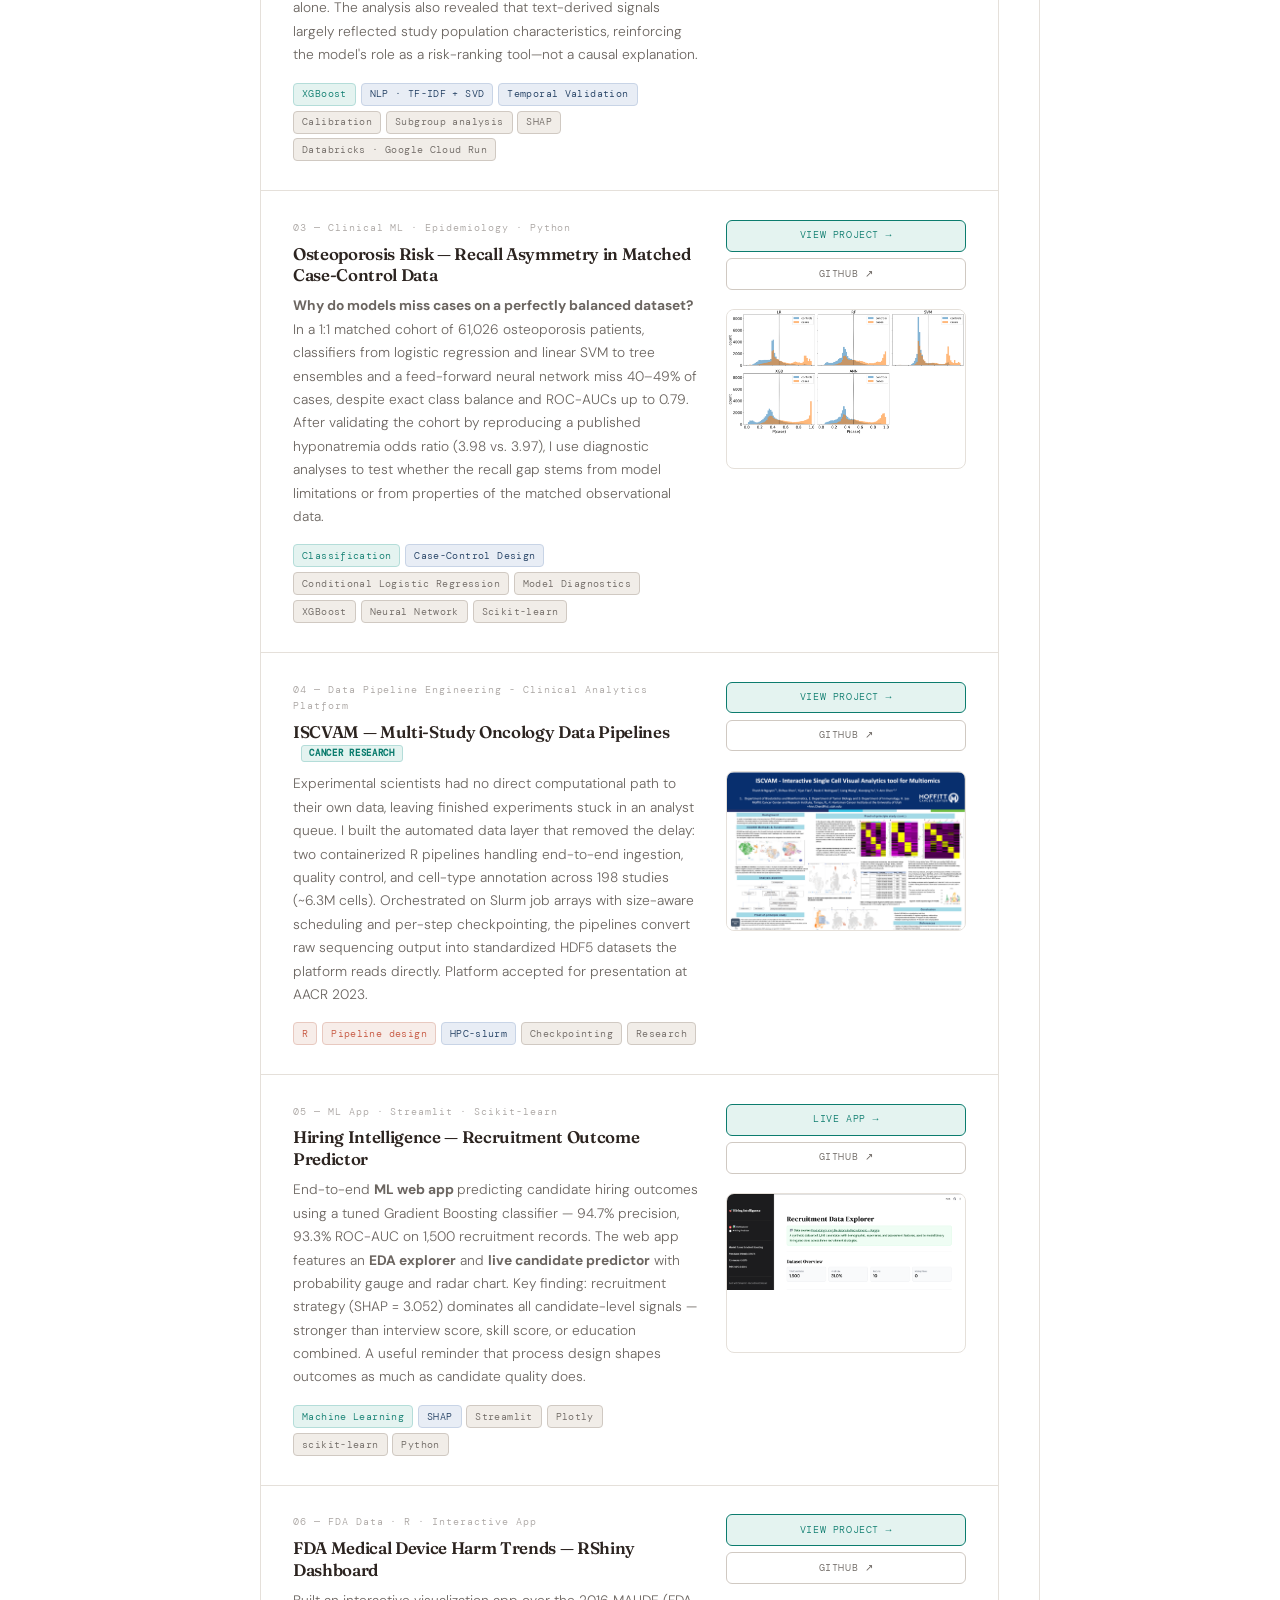
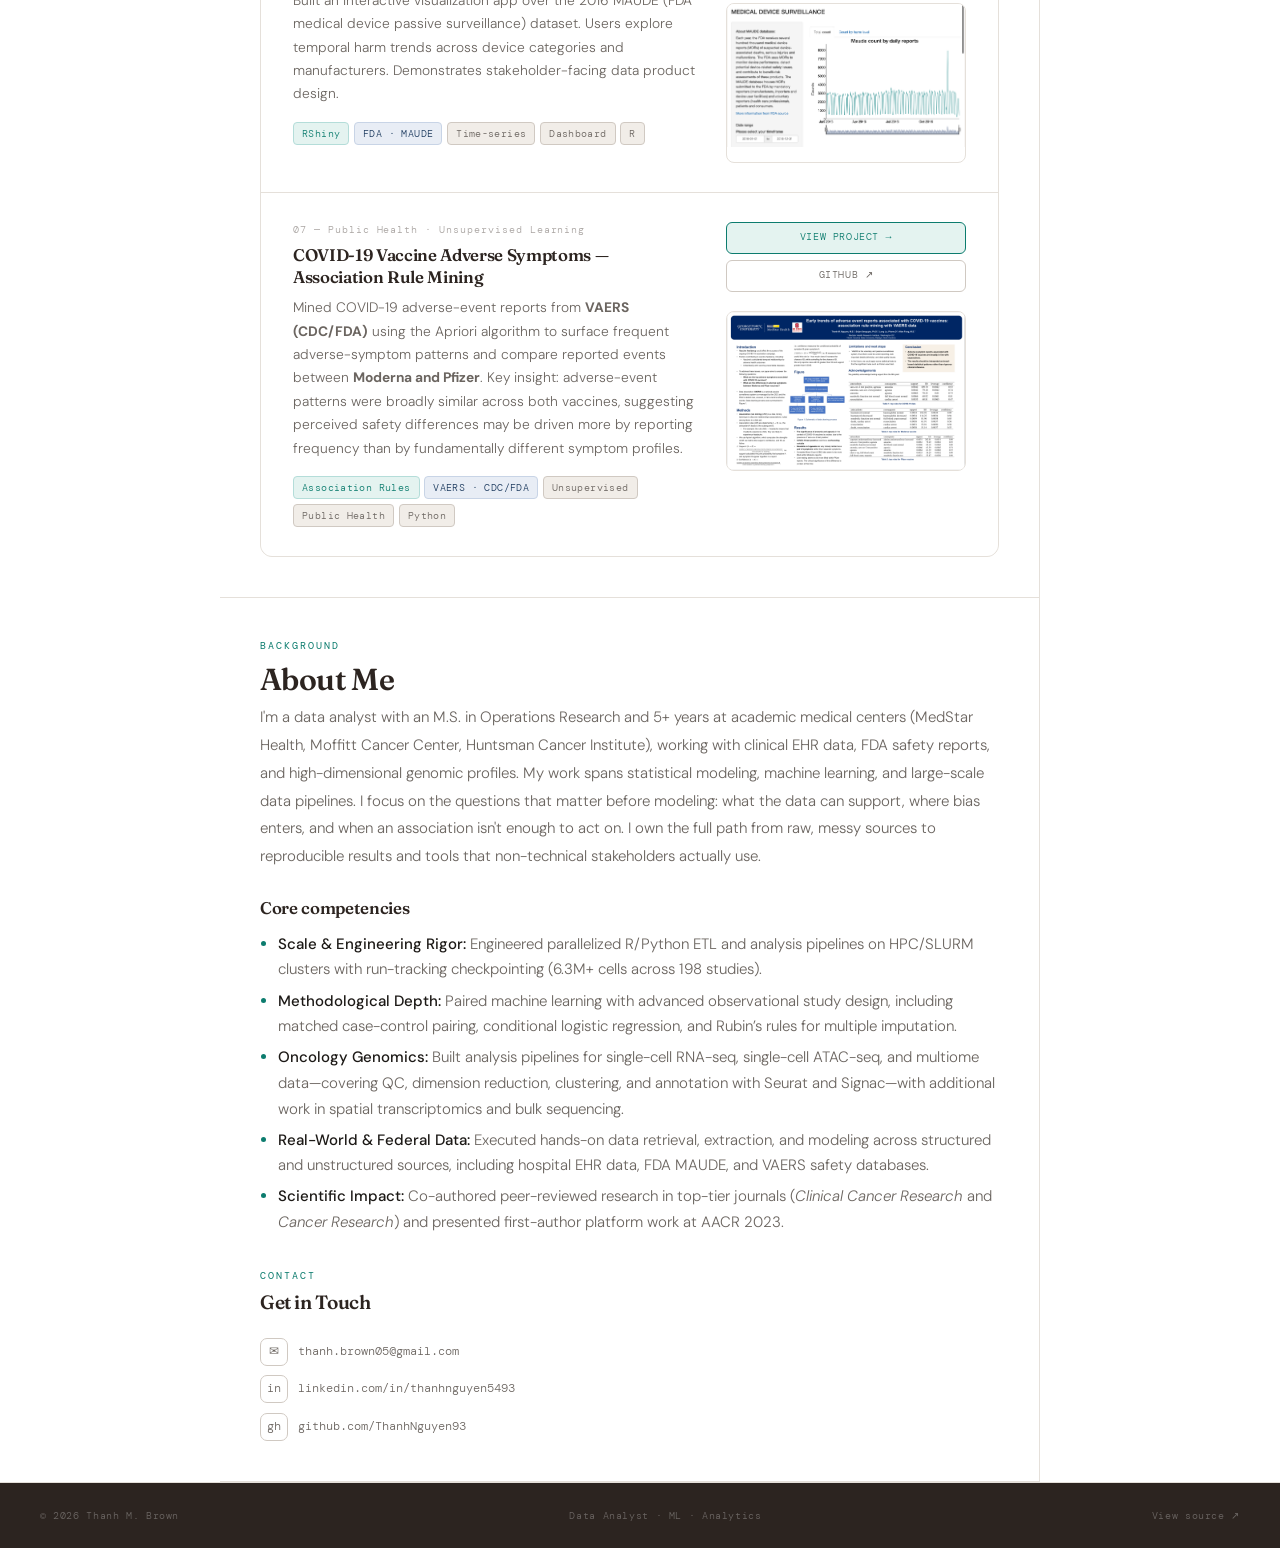
==== commit 0a49b62c: "Add clinical trials termination project card, screenshot, and project page" ====
--- a/index.html
+++ b/index.html
@@ -187,6 +187,10 @@
               target="_blank" rel="noopener noreferrer"
               class="link-btn primary">Explore Live Demo →</a>
 
+            <a href="https://thanhnguyen93.github.io/projects/project-clinical-trials.html" 
+            class="link-btn primary">View Executive Summary →</a>
+         
+
             <a href="https://github.com/ThanhNguyen93/clinical-trial-termination-risk"
               target="_blank" rel="noopener noreferrer"
               class="link-btn">View Source Code ↗</a>
@@ -197,11 +201,12 @@
             </div>
           </div>
         </div>
+  
 
         <!-- 02 — Osteoporosis -->
         <div class="project-card" id="project-2">
           <div>
-            <p class="project-num">02 — Clinical ML · Epidemiology · Python</p>
+            <p class="project-num">03 — Clinical ML · Epidemiology · Python</p>
             <h3 class="project-title">Osteoporosis Risk — Recall Asymmetry in Matched Case-Control Data</h3>
             <p class="project-desc"><strong>Why do models miss cases on a perfectly balanced dataset?</strong> In a 1:1 matched cohort of 61,026 osteoporosis patients, classifiers from logistic regression and linear SVM to tree ensembles and a feed-forward neural network miss 40–49% of cases, despite exact class balance and ROC-AUCs up to 0.79. After validating the cohort by reproducing a published hyponatremia odds ratio (3.98 vs. 3.97), I use diagnostic analyses to test whether the recall gap stems from model limitations or from properties of the matched observational data.</p>
             <div class="project-tags">
@@ -226,7 +231,7 @@
            <!-- 03 — ISCVAM -->
         <div class="project-card" id="project-3">
           <div>
-            <p class="project-num">03 — Data Pipeline Engineering - Clinical Analytics Platform</p>
+            <p class="project-num">04 — Data Pipeline Engineering - Clinical Analytics Platform</p>
             <h3 class="project-title">ISCVAM — Multi-Study Oncology Data Pipelines <span class="new-badge"> Cancer Research</span></h3>
             <p class="project-desc">
               Experimental scientists had no direct computational path to their own data, leaving finished experiments stuck in an analyst queue. I built the automated data layer that removed the delay: two containerized R pipelines handling end-to-end ingestion, quality control, and cell-type annotation across 198 studies (~6.3M cells). Orchestrated on Slurm job arrays with size-aware scheduling and per-step checkpointing, the pipelines convert raw sequencing output into standardized HDF5 datasets the platform reads directly. Platform accepted for presentation at AACR 2023.
@@ -254,7 +259,7 @@
     <!-- 04 — Hiring Intelligence -->
     <div class="project-card featured" id="project-4">
       <div>
-        <p class="project-num">04 — ML App · Streamlit · Scikit-learn</p>
+        <p class="project-num">05 — ML App · Streamlit · Scikit-learn</p>
         <h3 class="project-title">Hiring Intelligence — Recruitment Outcome Predictor</h3>
         <p class="project-desc">End-to-end <strong>ML web app </strong>predicting candidate hiring outcomes using a tuned Gradient Boosting classifier — 94.7% precision, 93.3% ROC-AUC on 1,500 recruitment records. The web app features an <strong>EDA explorer</strong> and <strong>live candidate predictor</strong> with probability gauge and radar chart. 
           Key finding: recruitment strategy (SHAP = 3.052) dominates all candidate-level signals — stronger than interview score, skill score, or education combined. A useful reminder that process design shapes outcomes as much as candidate quality does.
@@ -284,7 +289,7 @@
         <!-- 05 — MAUDE RShiny -->
         <div class="project-card" id="project-5">
           <div>
-            <p class="project-num">05 — FDA Data · R · Interactive App</p>
+            <p class="project-num">06 — FDA Data · R · Interactive App</p>
             <h3 class="project-title">FDA Medical Device Harm Trends — RShiny Dashboard</h3>
             <p class="project-desc">Built an interactive visualization app over the 2016 MAUDE (FDA medical device passive surveillance) dataset. Users explore temporal harm trends across device categories and manufacturers. Demonstrates stakeholder-facing data product design.</p>
             <div class="project-tags">
@@ -309,7 +314,7 @@
         <!-- 06 — VAERS Association Rule Mining -->
         <div class="project-card" id="project-6">
           <div>
-            <p class="project-num">06 — Public Health · Unsupervised Learning</p>
+            <p class="project-num">07 — Public Health · Unsupervised Learning</p>
             <h3 class="project-title">COVID-19 Vaccine Adverse Symptoms — Association Rule Mining</h3>
             <p class="project-desc">Mined COVID-19 adverse-event reports from <strong>VAERS (CDC/FDA)</strong> using the Apriori algorithm to surface frequent adverse-symptom patterns and compare reported events between <strong>Moderna and Pfizer</strong>. Key insight: adverse-event patterns were broadly similar across both vaccines, suggesting perceived safety differences may be driven more by reporting frequency than by fundamentally different symptom profiles.</p>
             <div class="project-tags">
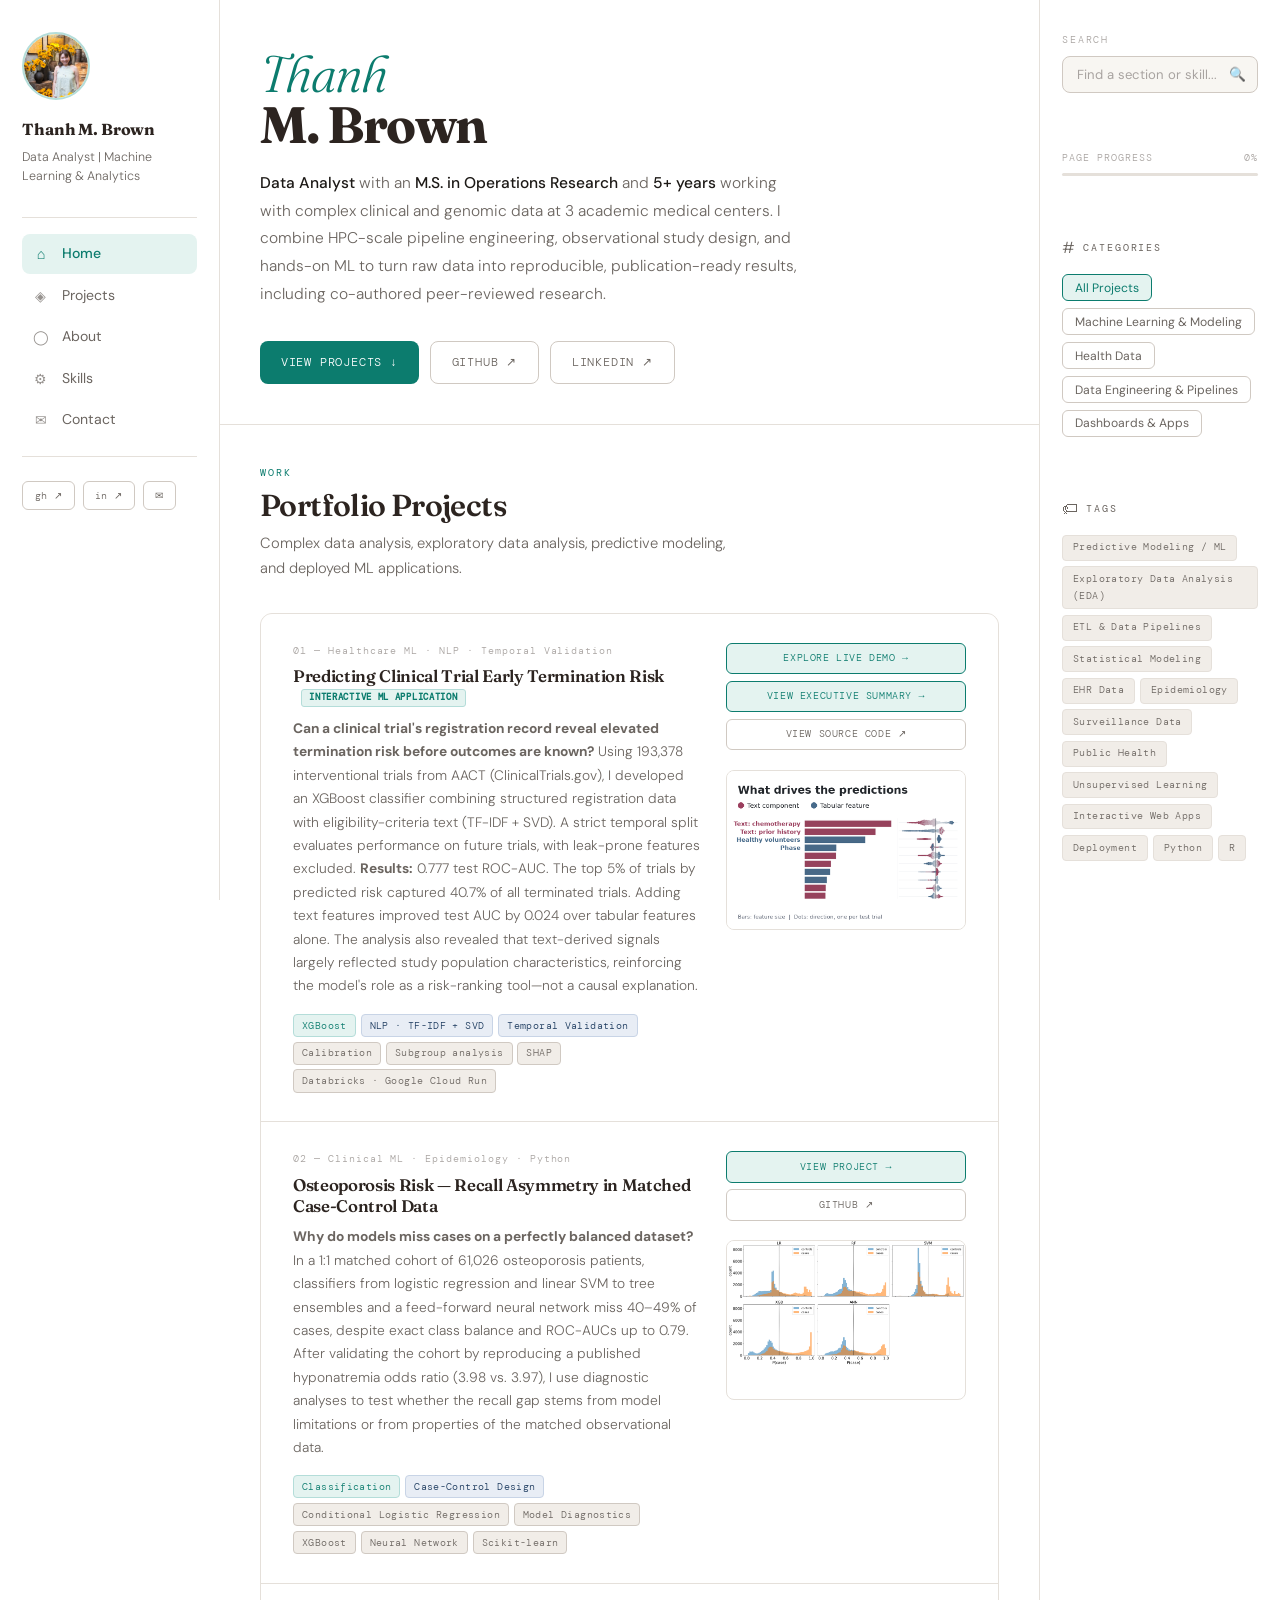
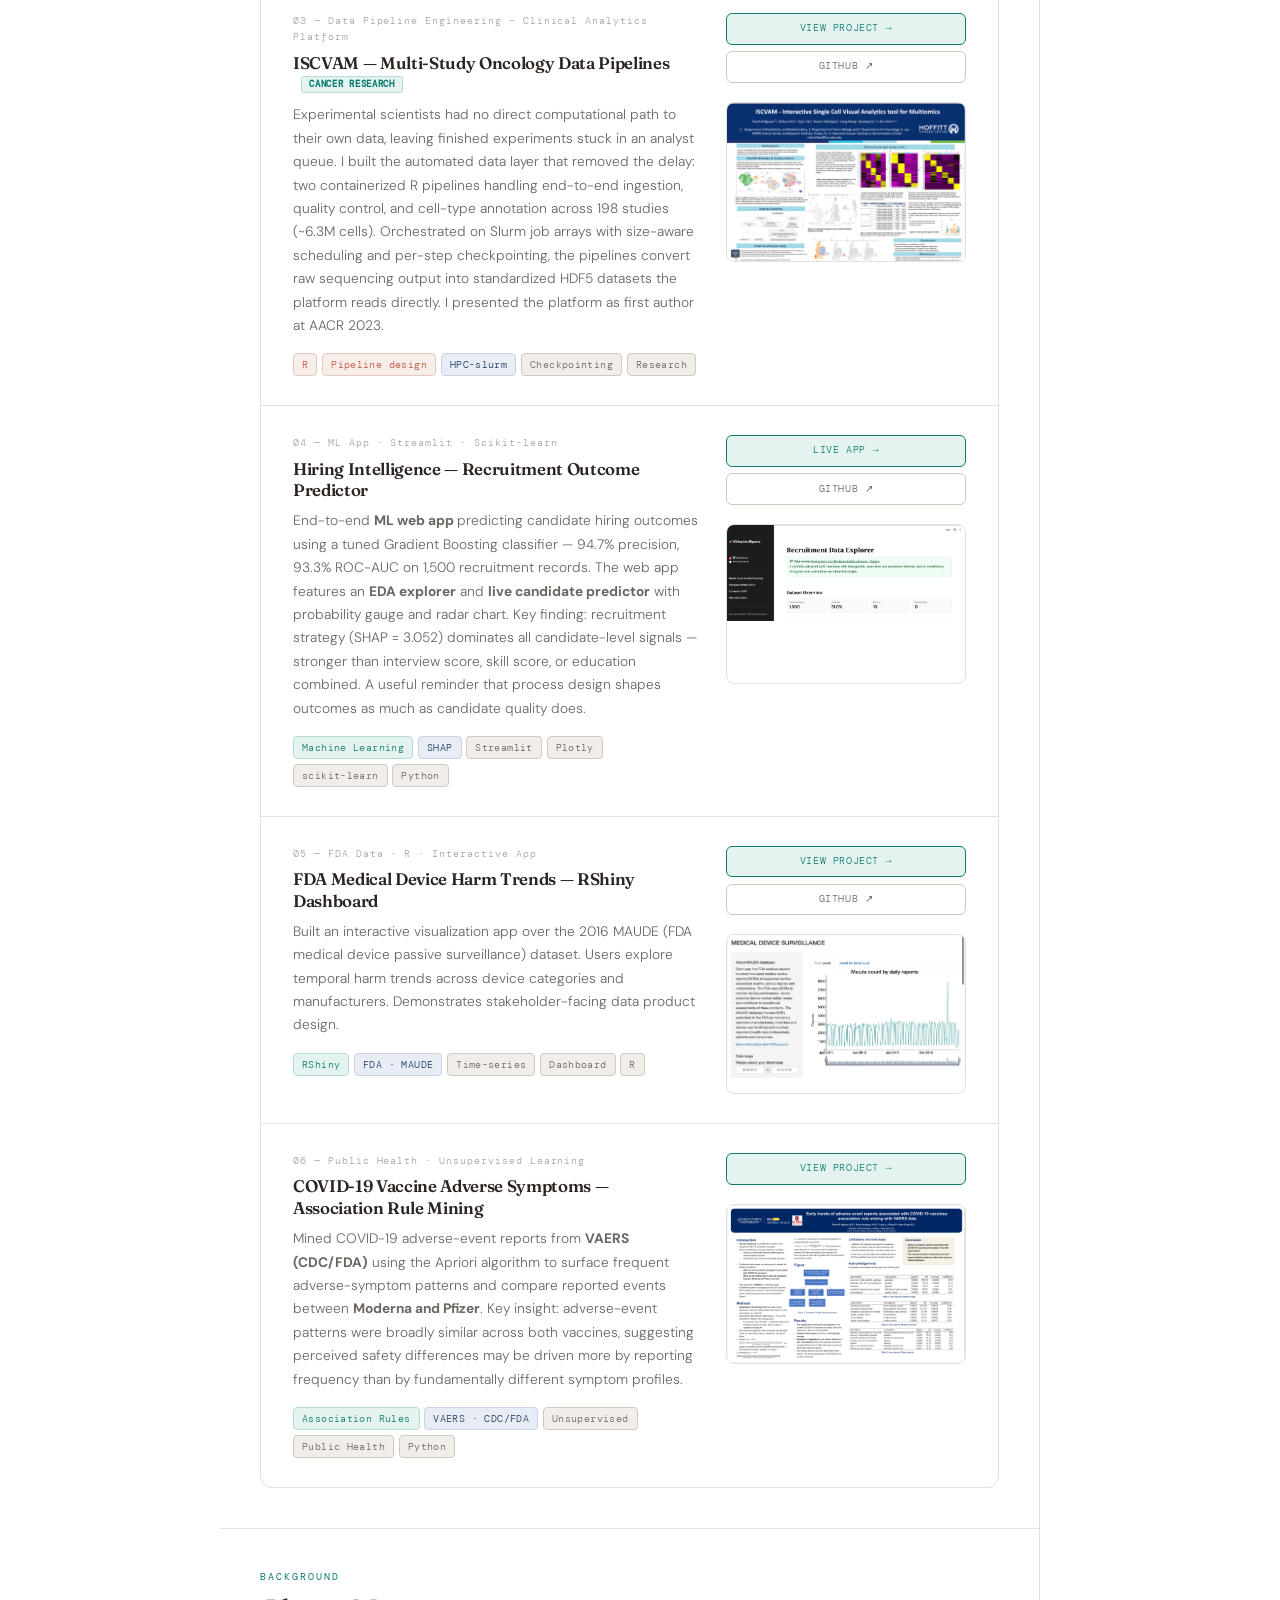
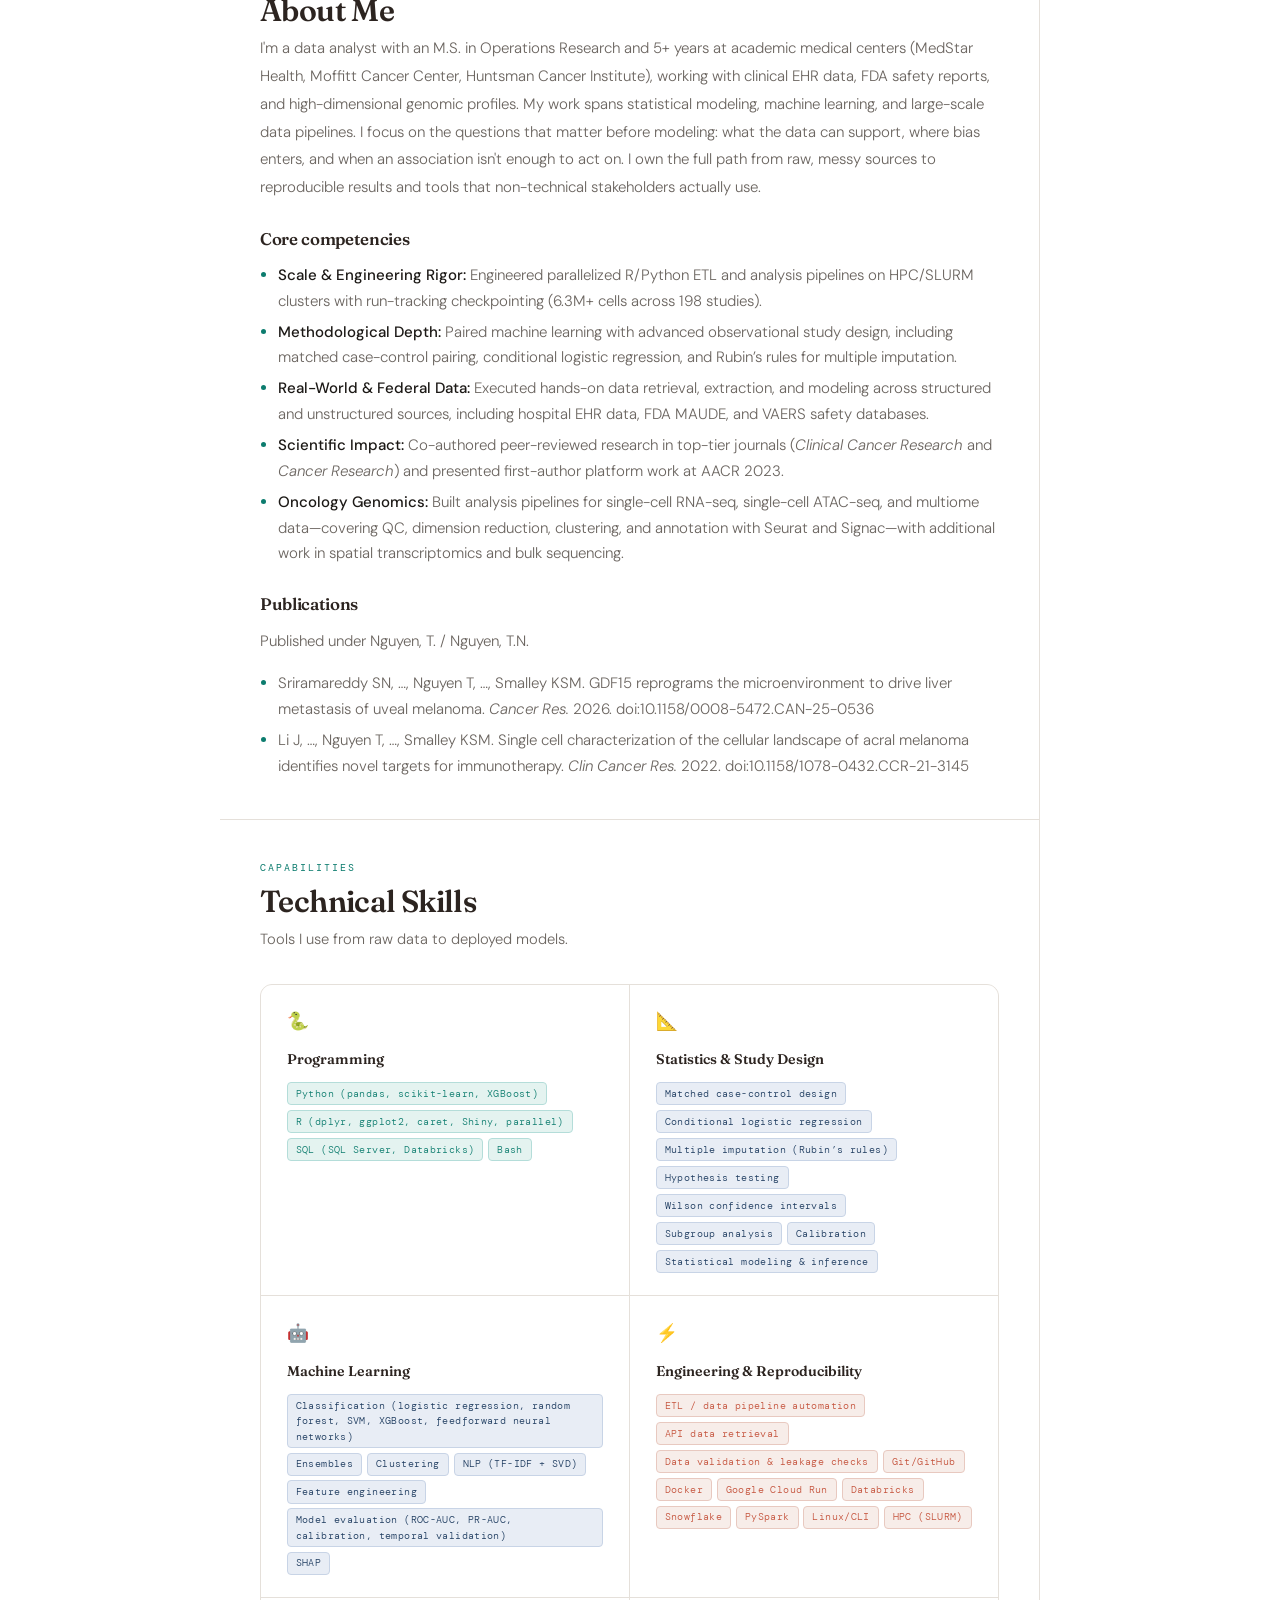
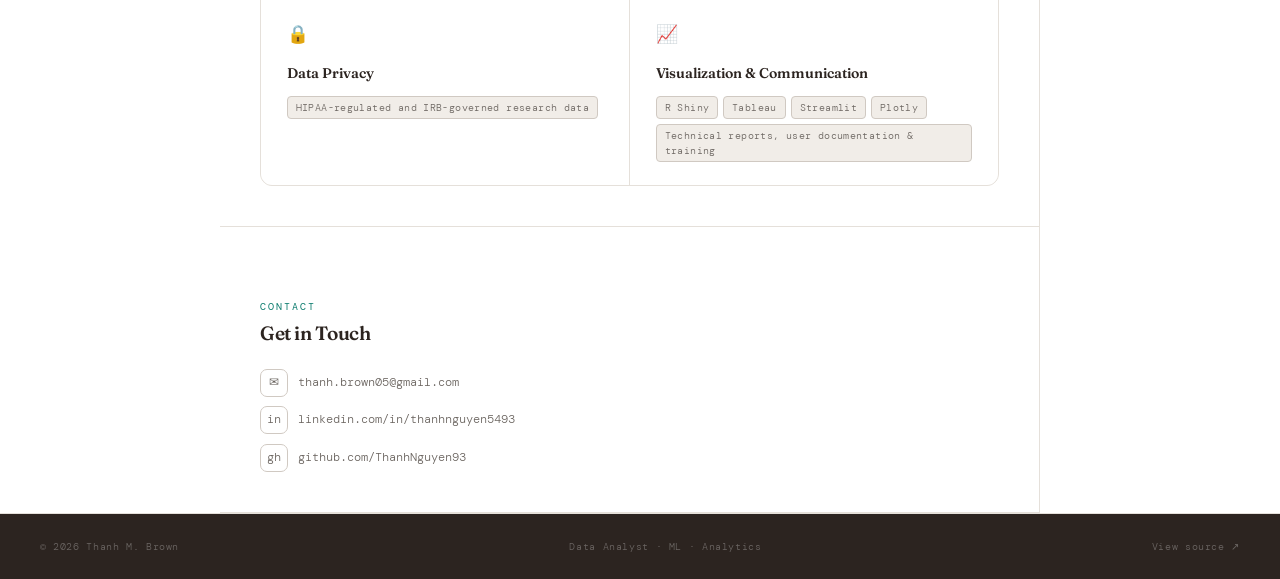
==== commit 7f2e46c1: "Update portfolio: reorder sections, rework skills, sidebar filters and tags" ====
--- a/index.html
+++ b/index.html
@@ -29,10 +29,10 @@
     <div class="sidebar-divider"></div>
     <ul class="sidebar-nav">
       <li><a href="#hero" class="active" data-section="hero"><span class="nav-icon">⌂</span> Home</a></li>
-      <li><a href="#skills" data-section="skills"><span class="nav-icon">⚙</span> Skills</a></li>
       <li><a href="#projects" data-section="projects"><span class="nav-icon">◈</span> Projects</a></li>
       <li><a href="#about" data-section="about"><span class="nav-icon">◯</span> About</a></li>
-      <li><a href="#about" data-section="contact"><span class="nav-icon">✉</span> Contact</a></li>
+      <li><a href="#skills" data-section="skills"><span class="nav-icon">⚙</span> Skills</a></li>
+      <li><a href="#contact" data-section="contact"><span class="nav-icon">✉</span> Contact</a></li>
     </ul>
     <div class="sidebar-divider"></div>
     <div class="sidebar-socials">
@@ -59,82 +59,11 @@
       </div>
     </section>
 
-  <!-- SKILLS -->
-    <section id="skills" class="content-section">
-      <p class="eyebrow reveal">Capabilities</p>
-      <h2 class="section-title reveal">Technical Skills</h2>
-      <p class="section-sub reveal">Full-stack data science from raw data to deployed model.</p>
-      <div class="skills-grid reveal">
-
-        <div class="skill-block">
-          <div class="skill-icon">🐍</div>
-          <div class="skill-name">Languages</div>
-          <div class="skill-tags">
-            <span class="tag tag-teal">Python</span>
-            <span class="tag tag-teal">R</span>
-            <span class="tag tag-teal">SQL</span>
-          </div>
-        </div>
-
-        <div class="skill-block">
-          <div class="skill-icon">⚙️</div>
-          <div class="skill-name">Data Science</div>
-          <div class="skill-tags">
-            <span class="tag tag-navy">Machine Learning</span>
-            <span class="tag tag-navy">Statistical Modeling</span>
-            <span class="tag tag-navy">Feature Engineering</span>
-            <span class="tag tag-navy">Hypothesis Testing</span>
-          </div>
-        </div>
-
-        <div class="skill-block">
-          <div class="skill-icon">⚡</div>
-          <div class="skill-name">Big Data &amp; Distributed Computing</div>
-          <div class="skill-tags">
-            <span class="tag tag-coral">PySpark</span>
-            <span class="tag tag-coral">HPC (SLURM)</span>
-            <span class="tag tag-coral">Parallel Processing</span>
-          </div>
-        </div>
-
-        <div class="skill-block">
-          <div class="skill-icon">🐳</div>
-          <div class="skill-name">MLOps &amp; Deployment</div>
-          <div class="skill-tags">
-            <span class="tag tag-navy">Docker</span>
-            <span class="tag tag-navy">Containerized Workflows</span>
-            <span class="tag tag-navy">Reproducible Pipelines</span>
-          </div>
-        </div>
-
-        <div class="skill-block">
-          <div class="skill-icon">📈</div>
-          <div class="skill-name">Data Visualization &amp; Applications</div>
-          <div class="skill-tags">
-            <span class="tag tag-muted">R Shiny</span>
-            <span class="tag tag-muted">Plotly</span>
-            <span class="tag tag-muted">Tableau</span>
-          </div>
-        </div>
-
-        <div class="skill-block">
-          <div class="skill-icon">🛠️</div>
-          <div class="skill-name">Tools &amp; Environment</div>
-          <div class="skill-tags">
-            <span class="tag tag-muted">Git</span>
-            <span class="tag tag-muted">Jupyter Notebook</span>
-            <span class="tag tag-muted">VS Code</span>
-          </div>
-        </div>
-
-      </div>
-    </section>
-
     <!-- PROJECTS -->
     <section id="projects" class="content-section">
       <p class="eyebrow reveal">Work</p>
       <h2 class="section-title reveal">Portfolio Projects</h2>
-      <p class="section-sub reveal">Health data, clinical ML, large-scale EDA, and bioinformatics research.</p>
+      <p class="section-sub reveal">Complex data analysis, exploratory data analysis, predictive modeling, and deployed ML applications.</p>
 
       <div class="projects-list reveal">
 
@@ -190,8 +119,7 @@
             <a href="https://thanhnguyen93.github.io/projects/project-clinical-trials.html" 
             class="link-btn primary">View Executive Summary →</a>
          
-
-            <a href="https://github.com/ThanhNguyen93/clinical-trial-termination-risk"
+            <a href="https://github.com/ThanhNguyen93/clinical_trials_termination"
               target="_blank" rel="noopener noreferrer"
               class="link-btn">View Source Code ↗</a>
 
@@ -206,7 +134,7 @@
         <!-- 02 — Osteoporosis -->
         <div class="project-card" id="project-2">
           <div>
-            <p class="project-num">03 — Clinical ML · Epidemiology · Python</p>
+            <p class="project-num">02 — Clinical ML · Epidemiology · Python</p>
             <h3 class="project-title">Osteoporosis Risk — Recall Asymmetry in Matched Case-Control Data</h3>
             <p class="project-desc"><strong>Why do models miss cases on a perfectly balanced dataset?</strong> In a 1:1 matched cohort of 61,026 osteoporosis patients, classifiers from logistic regression and linear SVM to tree ensembles and a feed-forward neural network miss 40–49% of cases, despite exact class balance and ROC-AUCs up to 0.79. After validating the cohort by reproducing a published hyponatremia odds ratio (3.98 vs. 3.97), I use diagnostic analyses to test whether the recall gap stems from model limitations or from properties of the matched observational data.</p>
             <div class="project-tags">
@@ -231,10 +159,10 @@
            <!-- 03 — ISCVAM -->
         <div class="project-card" id="project-3">
           <div>
-            <p class="project-num">04 — Data Pipeline Engineering - Clinical Analytics Platform</p>
+            <p class="project-num">03 — Data Pipeline Engineering - Clinical Analytics Platform</p>
             <h3 class="project-title">ISCVAM — Multi-Study Oncology Data Pipelines <span class="new-badge"> Cancer Research</span></h3>
             <p class="project-desc">
-              Experimental scientists had no direct computational path to their own data, leaving finished experiments stuck in an analyst queue. I built the automated data layer that removed the delay: two containerized R pipelines handling end-to-end ingestion, quality control, and cell-type annotation across 198 studies (~6.3M cells). Orchestrated on Slurm job arrays with size-aware scheduling and per-step checkpointing, the pipelines convert raw sequencing output into standardized HDF5 datasets the platform reads directly. Platform accepted for presentation at AACR 2023.
+              Experimental scientists had no direct computational path to their own data, leaving finished experiments stuck in an analyst queue. I built the automated data layer that removed the delay: two containerized R pipelines handling end-to-end ingestion, quality control, and cell-type annotation across 198 studies (~6.3M cells). Orchestrated on Slurm job arrays with size-aware scheduling and per-step checkpointing, the pipelines convert raw sequencing output into standardized HDF5 datasets the platform reads directly. I presented the platform as first author at AACR 2023.</p>
               <div class="project-tags">
               <span class="tag tag-coral">R</span>
               <span class="tag tag-coral">Pipeline design</span>
@@ -259,7 +187,7 @@
     <!-- 04 — Hiring Intelligence -->
     <div class="project-card featured" id="project-4">
       <div>
-        <p class="project-num">05 — ML App · Streamlit · Scikit-learn</p>
+        <p class="project-num">04 — ML App · Streamlit · Scikit-learn</p>
         <h3 class="project-title">Hiring Intelligence — Recruitment Outcome Predictor</h3>
         <p class="project-desc">End-to-end <strong>ML web app </strong>predicting candidate hiring outcomes using a tuned Gradient Boosting classifier — 94.7% precision, 93.3% ROC-AUC on 1,500 recruitment records. The web app features an <strong>EDA explorer</strong> and <strong>live candidate predictor</strong> with probability gauge and radar chart. 
           Key finding: recruitment strategy (SHAP = 3.052) dominates all candidate-level signals — stronger than interview score, skill score, or education combined. A useful reminder that process design shapes outcomes as much as candidate quality does.
@@ -289,7 +217,7 @@
         <!-- 05 — MAUDE RShiny -->
         <div class="project-card" id="project-5">
           <div>
-            <p class="project-num">06 — FDA Data · R · Interactive App</p>
+            <p class="project-num">05 — FDA Data · R · Interactive App</p>
             <h3 class="project-title">FDA Medical Device Harm Trends — RShiny Dashboard</h3>
             <p class="project-desc">Built an interactive visualization app over the 2016 MAUDE (FDA medical device passive surveillance) dataset. Users explore temporal harm trends across device categories and manufacturers. Demonstrates stakeholder-facing data product design.</p>
             <div class="project-tags">
@@ -314,7 +242,7 @@
         <!-- 06 — VAERS Association Rule Mining -->
         <div class="project-card" id="project-6">
           <div>
-            <p class="project-num">07 — Public Health · Unsupervised Learning</p>
+            <p class="project-num">06 — Public Health · Unsupervised Learning</p>
             <h3 class="project-title">COVID-19 Vaccine Adverse Symptoms — Association Rule Mining</h3>
             <p class="project-desc">Mined COVID-19 adverse-event reports from <strong>VAERS (CDC/FDA)</strong> using the Apriori algorithm to surface frequent adverse-symptom patterns and compare reported events between <strong>Moderna and Pfizer</strong>. Key insight: adverse-event patterns were broadly similar across both vaccines, suggesting perceived safety differences may be driven more by reporting frequency than by fundamentally different symptom profiles.</p>
             <div class="project-tags">
@@ -327,7 +255,6 @@
           </div>
           <div class="project-links">
             <a href="projects/project-vaers.html" class="link-btn primary">View Project →</a>
-            <a href="https://github.com/ThanhNguyen93" target="_blank" class="link-btn">GitHub ↗</a>
             <div class="project-preview">
               <img src="assets/img/vaers-screenshot.png" alt="VAERS association rule mining screenshot">
             </div>
@@ -348,12 +275,111 @@
         <ul class="about-list">
           <li><strong>Scale &amp; Engineering Rigor:</strong> Engineered parallelized R/Python ETL and analysis pipelines on HPC/SLURM clusters with run-tracking checkpointing (6.3M+ cells across 198 studies).</li>
           <li><strong>Methodological Depth:</strong> Paired machine learning with advanced observational study design, including matched case-control pairing, conditional logistic regression, and Rubin&rsquo;s rules for multiple imputation.</li>
-          <li><strong>Oncology Genomics:</strong> Built analysis pipelines for single-cell RNA-seq, single-cell ATAC-seq, and multiome data&mdash;covering QC, dimension reduction, clustering, and annotation with Seurat and Signac&mdash;with additional work in spatial transcriptomics and bulk sequencing.</li>
           <li><strong>Real-World &amp; Federal Data:</strong> Executed hands-on data retrieval, extraction, and modeling across structured and unstructured sources, including hospital EHR data, FDA MAUDE, and VAERS safety databases.</li>
           <li><strong>Scientific Impact:</strong> Co-authored peer-reviewed research in top-tier journals (<em>Clinical Cancer Research</em> and <em>Cancer Research</em>) and presented first-author platform work at AACR 2023.</li>
+          <li><strong>Oncology Genomics:</strong> Built analysis pipelines for single-cell RNA-seq, single-cell ATAC-seq, and multiome data&mdash;covering QC, dimension reduction, clustering, and annotation with Seurat and Signac&mdash;with additional work in spatial transcriptomics and bulk sequencing.</li>
         </ul>
+
+        <h3 class="about-subhead">Publications</h3>
+        <p>Published under Nguyen, T. / Nguyen, T.N.</p>
+        <ul class="about-list">
+          <li>Sriramareddy SN, &hellip;, Nguyen T, &hellip;, Smalley KSM. GDF15 reprograms the microenvironment to drive liver metastasis of uveal melanoma. <em>Cancer Res.</em> 2026. <a href="https://doi.org/10.1158/0008-5472.CAN-25-0536" target="_blank" rel="noopener">doi:10.1158/0008-5472.CAN-25-0536</a></li>
+          <li>Li J, &hellip;, Nguyen T, &hellip;, Smalley KSM. Single cell characterization of the cellular landscape of acral melanoma identifies novel targets for immunotherapy. <em>Clin Cancer Res.</em> 2022. <a href="https://doi.org/10.1158/1078-0432.CCR-21-3145" target="_blank" rel="noopener">doi:10.1158/1078-0432.CCR-21-3145</a></li>
+        </ul>
       </div>
       
+    </section>
+
+  <!-- SKILLS -->
+    <section id="skills" class="content-section">
+      <p class="eyebrow reveal">Capabilities</p>
+      <h2 class="section-title reveal">Technical Skills</h2>
+      <p class="section-sub reveal">Tools I use from raw data to deployed models.</p>
+      <div class="skills-grid reveal">
+
+        <div class="skill-block">
+          <div class="skill-icon">🐍</div>
+          <div class="skill-name">Programming</div>
+          <div class="skill-tags">
+            <span class="tag tag-teal">Python (pandas, scikit-learn, XGBoost)</span>
+            <span class="tag tag-teal">R (dplyr, ggplot2, caret, Shiny, parallel)</span>
+            <span class="tag tag-teal">SQL (SQL Server, Databricks)</span>
+            <span class="tag tag-teal">Bash</span>
+          </div>
+        </div>
+
+        <div class="skill-block">
+          <div class="skill-icon">📐</div>
+          <div class="skill-name">Statistics &amp; Study Design</div>
+          <div class="skill-tags">
+            <span class="tag tag-navy">Matched case-control design</span>
+            <span class="tag tag-navy">Conditional logistic regression</span>
+            <span class="tag tag-navy">Multiple imputation (Rubin&rsquo;s rules)</span>
+            <span class="tag tag-navy">Hypothesis testing</span>
+            <span class="tag tag-navy">Wilson confidence intervals</span>
+            <span class="tag tag-navy">Subgroup analysis</span>
+            <span class="tag tag-navy">Calibration</span>
+            <span class="tag tag-navy">Statistical modeling &amp; inference</span>
+          </div>
+        </div>
+
+        <div class="skill-block">
+          <div class="skill-icon">🤖</div>
+          <div class="skill-name">Machine Learning</div>
+          <div class="skill-tags">
+            <span class="tag tag-navy">Classification (logistic regression, random forest, SVM, XGBoost, feedforward neural networks)</span>
+            <span class="tag tag-navy">Ensembles</span>
+            <span class="tag tag-navy">Clustering</span>
+            <span class="tag tag-navy">NLP (TF-IDF + SVD)</span>
+            <span class="tag tag-navy">Feature engineering</span>
+            <span class="tag tag-navy">Model evaluation (ROC-AUC, PR-AUC, calibration, temporal validation)</span>
+            <span class="tag tag-navy">SHAP</span>
+          </div>
+        </div>
+
+        <div class="skill-block">
+          <div class="skill-icon">⚡</div>
+          <div class="skill-name">Engineering &amp; Reproducibility</div>
+          <div class="skill-tags">
+            <span class="tag tag-coral">ETL / data pipeline automation</span>
+            <span class="tag tag-coral">API data retrieval</span>
+            <span class="tag tag-coral">Data validation &amp; leakage checks</span>
+            <span class="tag tag-coral">Git/GitHub</span>
+            <span class="tag tag-coral">Docker</span>
+            <span class="tag tag-coral">Google Cloud Run</span>
+            <span class="tag tag-coral">Databricks</span>
+            <span class="tag tag-coral">Snowflake</span>
+            <span class="tag tag-coral">PySpark</span>
+            <span class="tag tag-coral">Linux/CLI</span>
+            <span class="tag tag-coral">HPC (SLURM)</span>
+          </div>
+        </div>
+
+        <div class="skill-block">
+          <div class="skill-icon">🔒</div>
+          <div class="skill-name">Data Privacy</div>
+          <div class="skill-tags">
+            <span class="tag tag-muted">HIPAA-regulated and IRB-governed research data</span>
+          </div>
+        </div>
+
+        <div class="skill-block">
+          <div class="skill-icon">📈</div>
+          <div class="skill-name">Visualization &amp; Communication</div>
+          <div class="skill-tags">
+            <span class="tag tag-muted">R Shiny</span>
+            <span class="tag tag-muted">Tableau</span>
+            <span class="tag tag-muted">Streamlit</span>
+            <span class="tag tag-muted">Plotly</span>
+            <span class="tag tag-muted">Technical reports, user documentation &amp; training</span>
+          </div>
+        </div>
+
+      </div>
+    </section>
+
+    <!-- CONTACT -->
+    <section id="contact" class="content-section">
       <div style="margin-top:2rem;">
         <p class="eyebrow reveal">Contact</p>
         <h3 style="font-family:'Fraunces',serif;font-weight:600;font-size:1.2rem;margin-bottom:0.2rem;" class="reveal">Get in Touch</h3>
@@ -364,6 +390,7 @@
           </ul>
       </div>
     </section>
+
 
   </main>
 
@@ -386,26 +413,27 @@
       <div class="rsb-heading"><span class="rsb-heading-icon">#</span><span class="rsb-heading-text">Categories</span></div>
       <div class="cat-grid">
         <button class="cat-btn active" data-filter="all">All Projects</button>
-        <button class="cat-btn" data-filter="ml">ML / Modeling</button>
+        <button class="cat-btn" data-filter="ml">Machine Learning &amp; Modeling</button>
         <button class="cat-btn" data-filter="health">Health Data</button>
-        <button class="cat-btn" data-filter="bioinformatics">Bioinformatics</button>
-        <button class="cat-btn" data-filter="visualization">Visualization</button>
-        <button class="cat-btn" data-filter="bigdata">Big Data</button>
+        <button class="cat-btn" data-filter="engineering">Data Engineering &amp; Pipelines</button>
+        <button class="cat-btn" data-filter="apps">Dashboards &amp; Apps</button>
       </div>
     </div>
     <div class="rsb-divider"></div>
     <div class="rsb-section">
       <div class="rsb-heading"><span class="rsb-heading-icon">🏷</span><span class="rsb-heading-text">Tags</span></div>
       <div class="tag-cloud">
-        <span class="tag-chip" data-jump="project-1">PySpark</span>
-        <span class="tag-chip" data-jump="project-1">Data Engineering</span>
-        <span class="tag-chip" data-jump="project-5">Unsupervised learning</span>
-        <span class="tag-chip" data-jump="project-5">Public Health</span>
-        <span class="tag-chip" data-jump="project-3">RShiny/Deployment</span>
-        <span class="tag-chip" data-jump="project-3">FDA/surveillance data</span>
-        <span class="tag-chip" data-jump="project-4">Bioinformatics</span>
-        <span class="tag-chip" data-jump="project-4">Deployment</span>
-        <span class="tag-chip" data-jump="skills">Machine learning</span>
+        <span class="tag-chip" data-jump="project-1">Predictive Modeling / ML</span>
+        <span class="tag-chip" data-jump="project-4">Exploratory Data Analysis (EDA)</span>
+        <span class="tag-chip" data-jump="project-3">ETL &amp; Data Pipelines</span>
+        <span class="tag-chip" data-jump="project-2">Statistical Modeling</span>
+        <span class="tag-chip" data-jump="project-2">EHR Data</span>
+        <span class="tag-chip" data-jump="project-2">Epidemiology</span>
+        <span class="tag-chip" data-jump="project-5">Surveillance Data</span>
+        <span class="tag-chip" data-jump="project-6">Public Health</span>
+        <span class="tag-chip" data-jump="project-6">Unsupervised Learning</span>
+        <span class="tag-chip" data-jump="project-4">Interactive Web Apps</span>
+        <span class="tag-chip" data-jump="project-1">Deployment</span>
         <span class="tag-chip" data-jump="skills">Python</span>
         <span class="tag-chip" data-jump="skills">R</span>
       </div>
